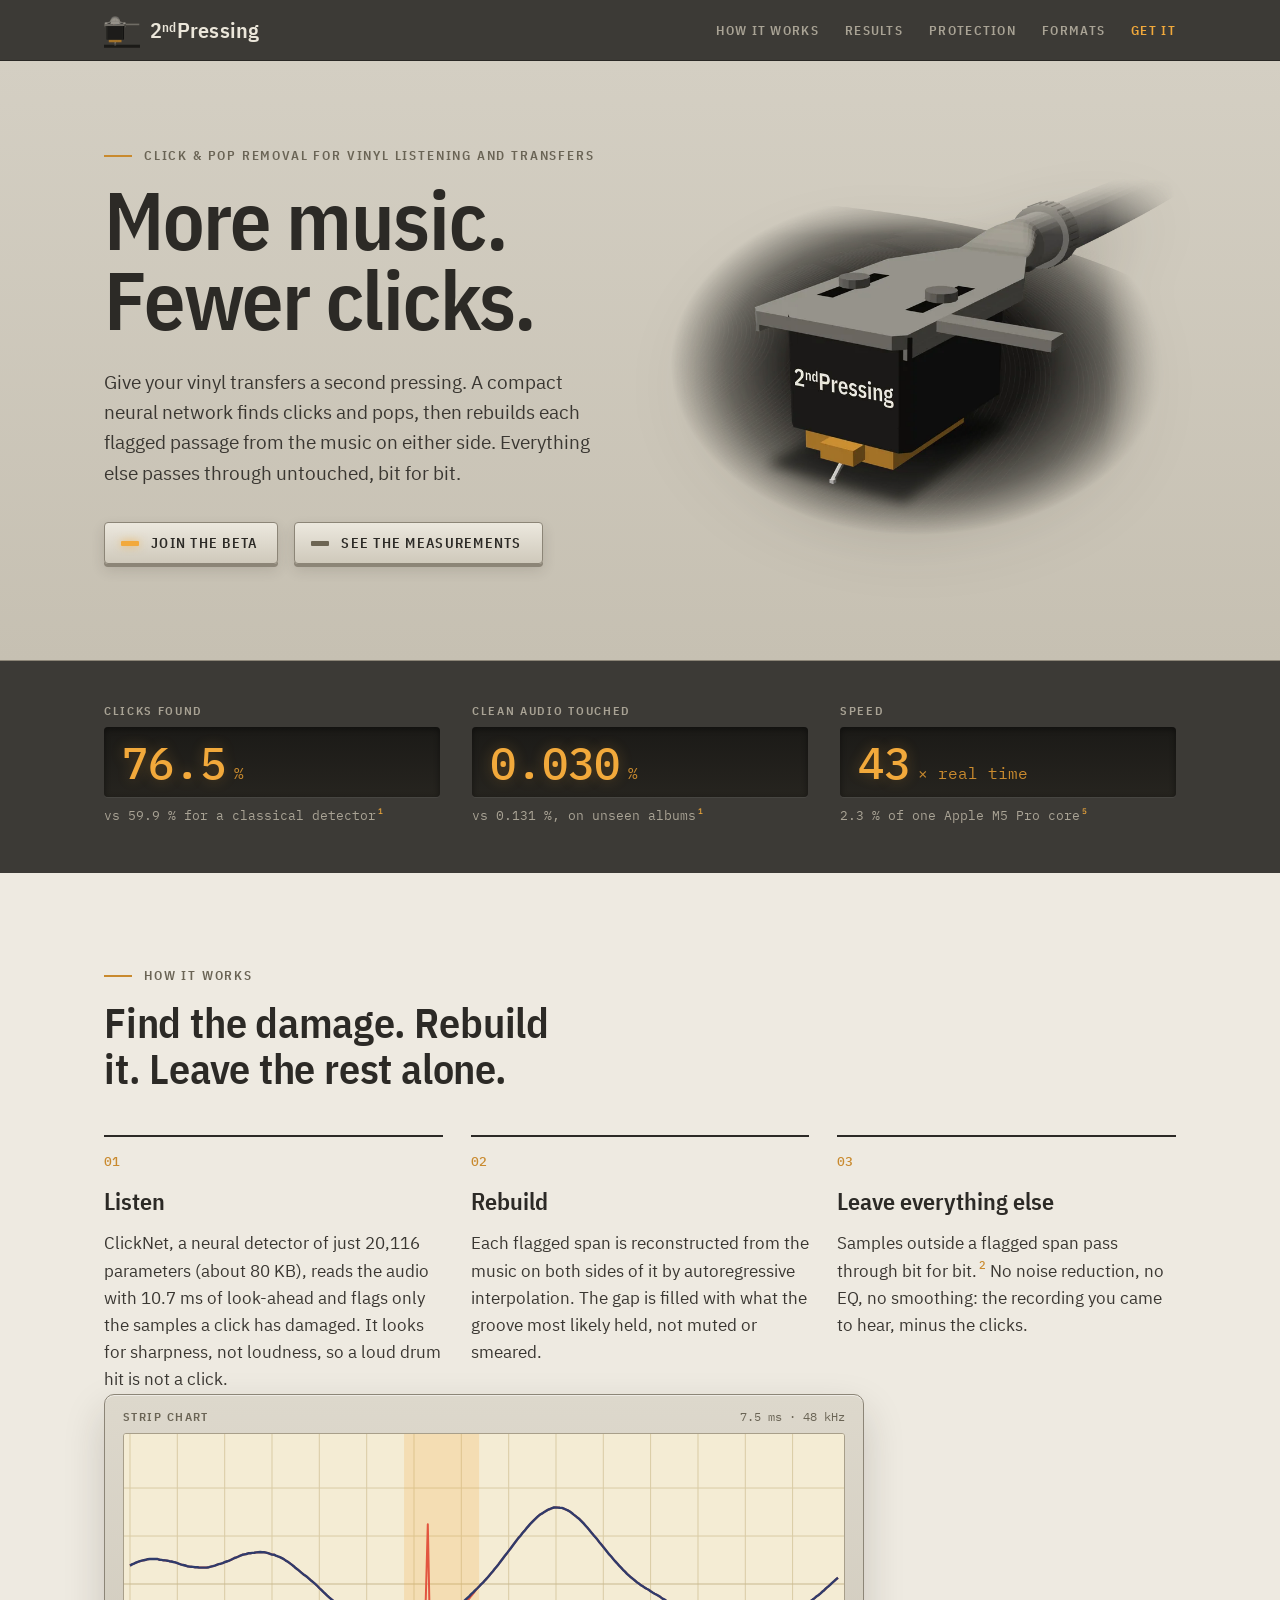
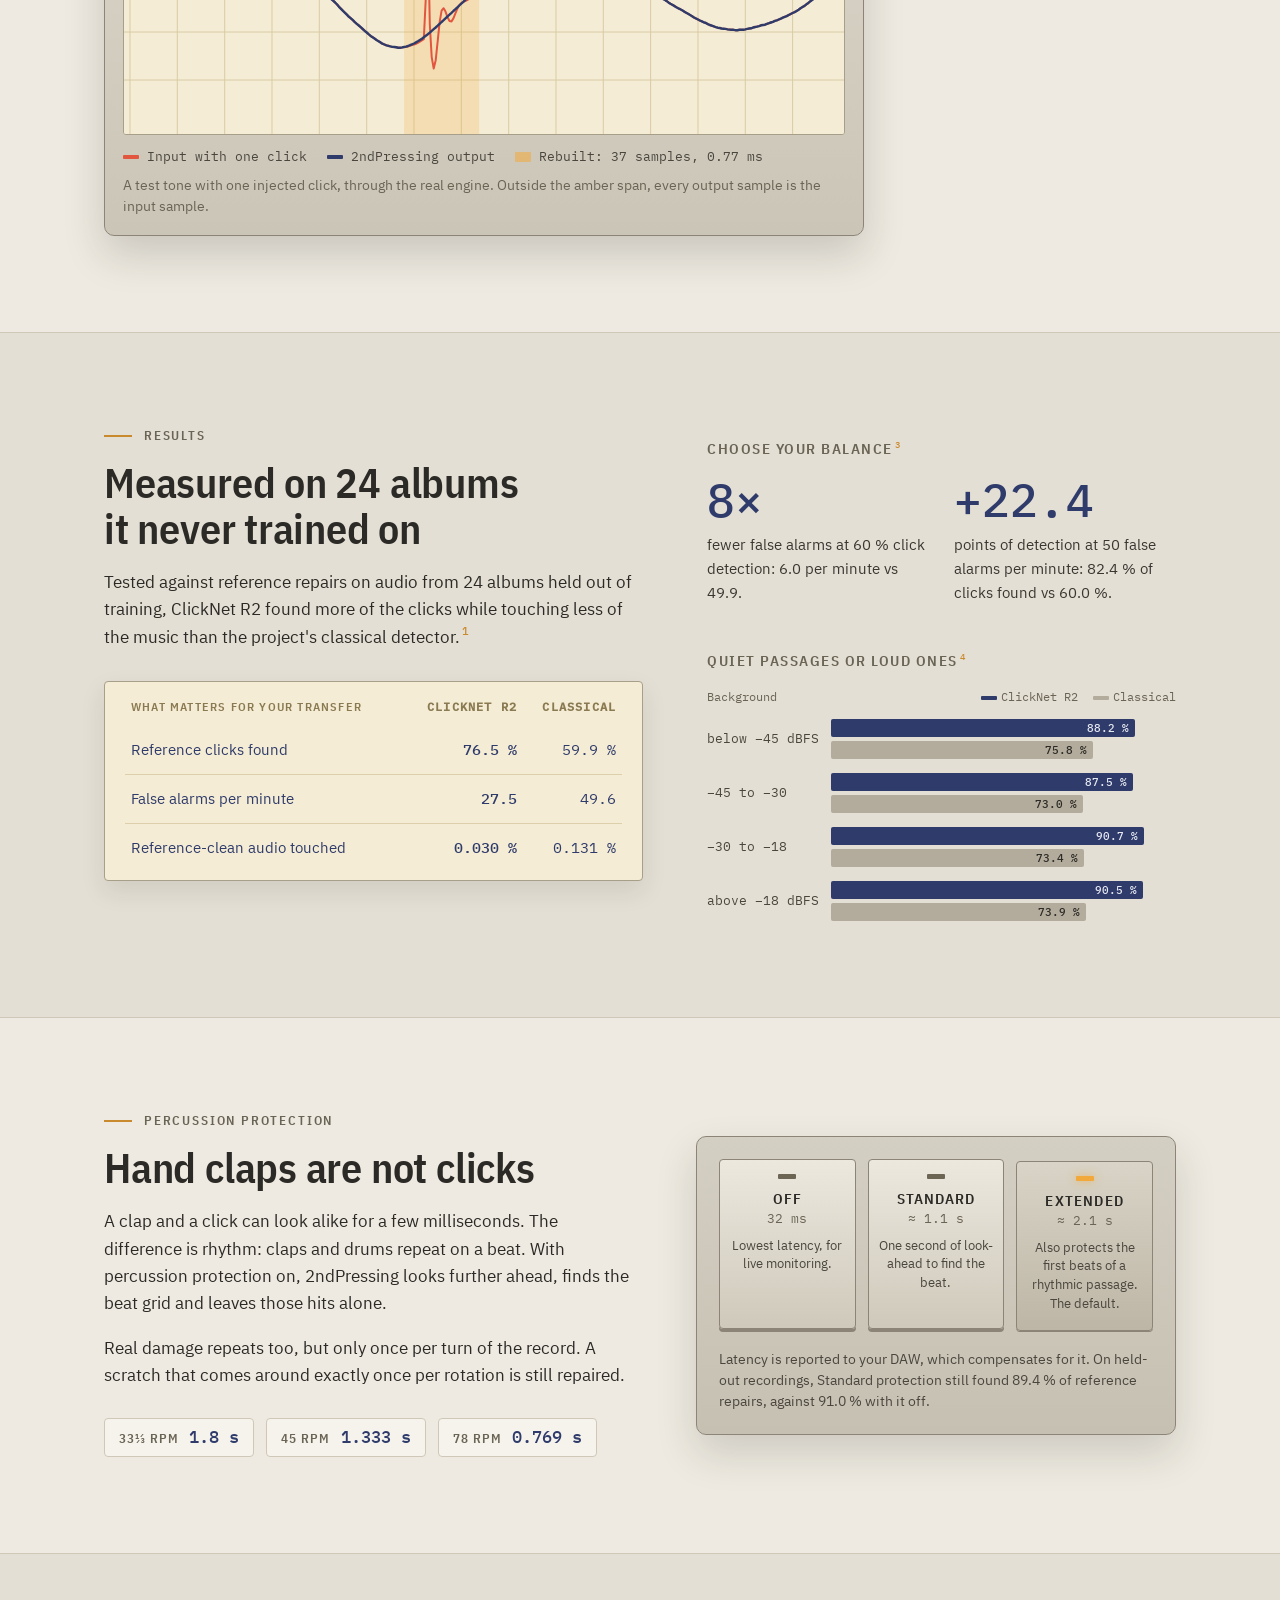
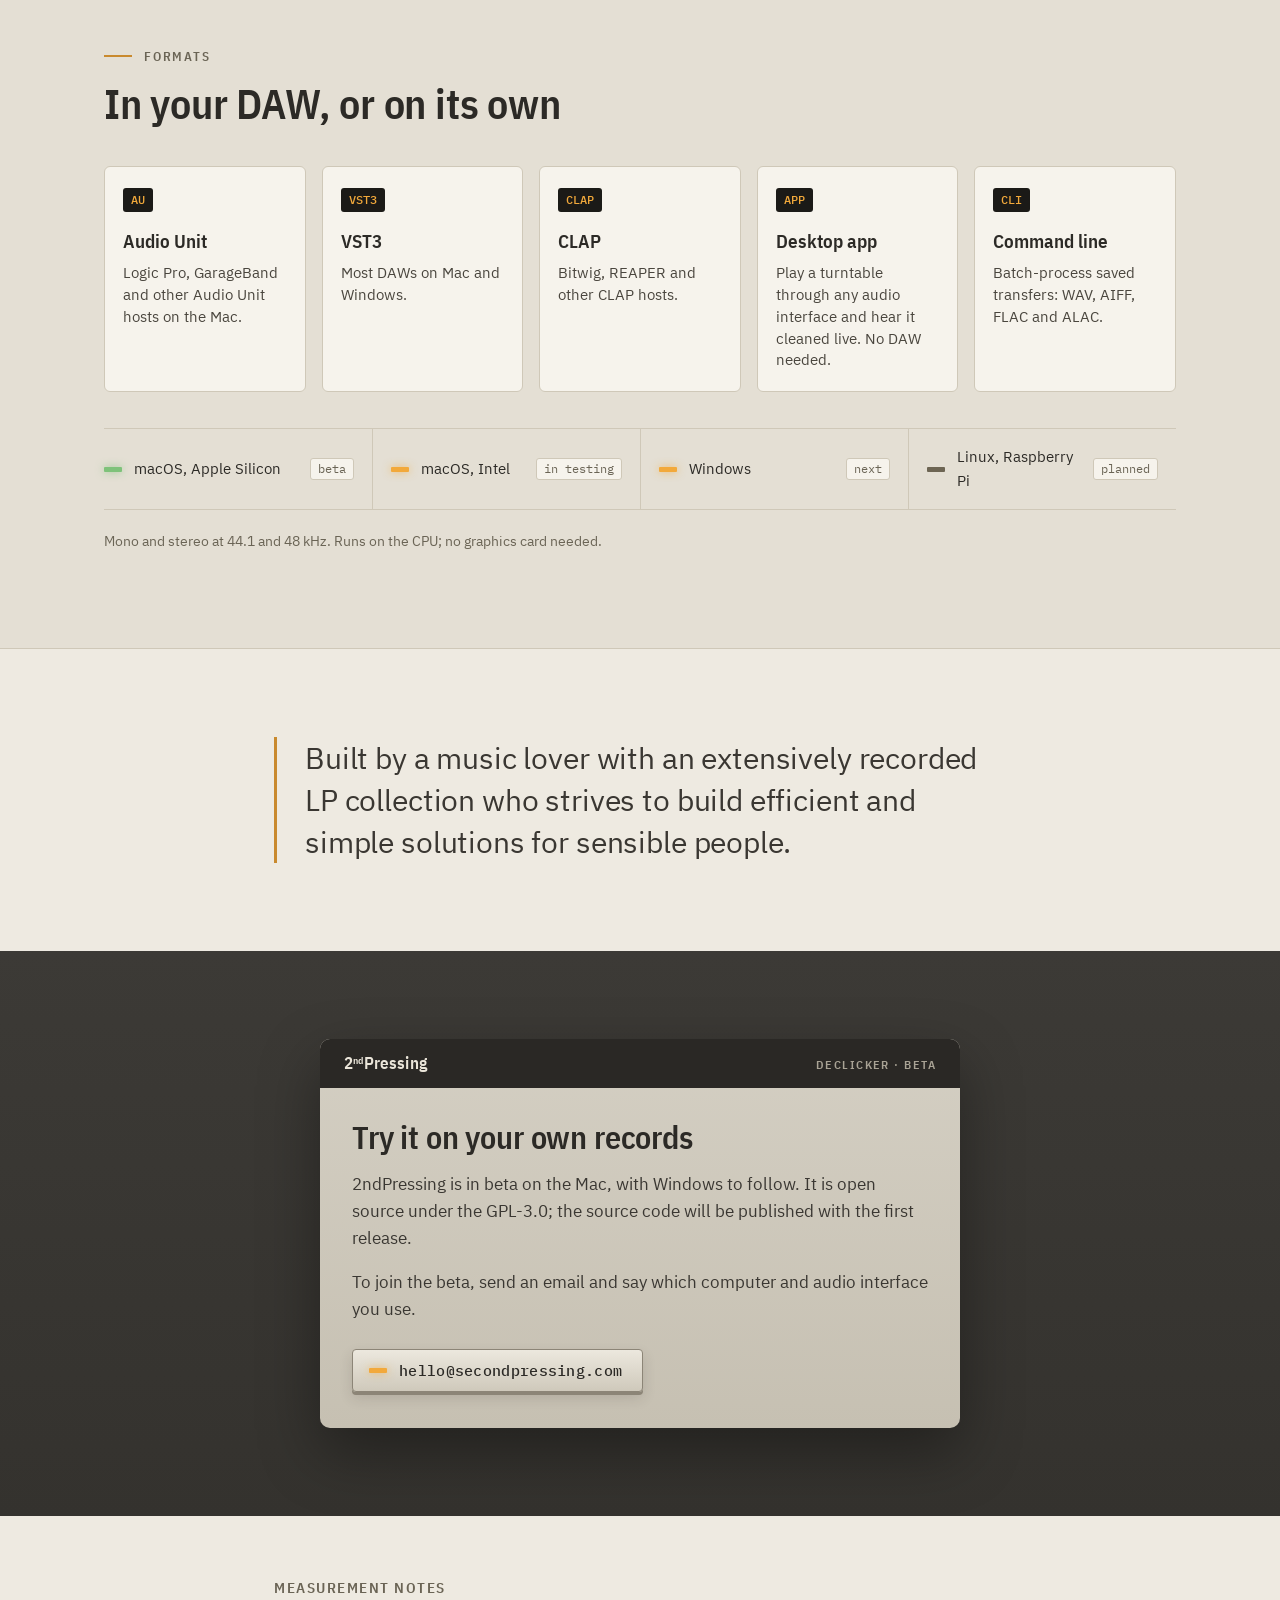
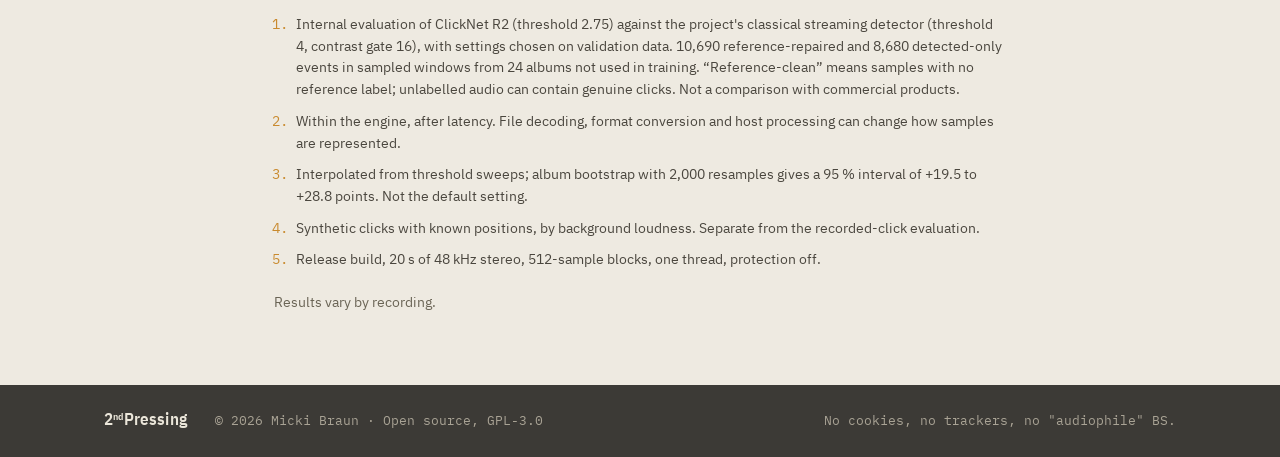
==== website/public/index.html @ 75806410 "2ndPressing logo: cartridge logo in the website, plugin and app Approved design (A1, view V2): black" ====
<!doctype html>
<html lang="en">
    <head>
        <meta charset="utf-8">
        <meta name="viewport" content="width=device-width, initial-scale=1, viewport-fit=cover">
        <title>2ndPressing — vinyl click and pop removal</title>
        <meta name="description" content="2ndPressing finds clicks and pops in your LP transfers with a compact neural network, rebuilds only the damaged samples, and leaves everything else bit for bit. Audio Unit, VST3, CLAP and a desktop app.">
        <link rel="canonical" href="https://secondpressing.com/">
        <meta property="og:type" content="website">
        <meta property="og:url" content="https://secondpressing.com/">
        <meta property="og:title" content="2ndPressing — more music, fewer clicks">
        <meta property="og:description" content="Neural click detection, surgical repair, everything else untouched. For anyone digitizing an LP collection.">
        <meta property="og:image" content="https://secondpressing.com/assets/og.png">
        <meta name="twitter:card" content="summary_large_image">
        <meta name="theme-color" content="#3C3A36">
        <link rel="icon" href="assets/favicon.svg" type="image/svg+xml">
        <link rel="apple-touch-icon" href="assets/apple-touch-icon.png">
        <link rel="preload" href="assets/fonts/IBMPlexSansCondensed-SemiBold.woff2" as="font" type="font/woff2" crossorigin>
        <link rel="preload" href="assets/fonts/IBMPlexSans-Regular.woff2" as="font" type="font/woff2" crossorigin>
        <link rel="stylesheet" href="assets/site.css?v=2">
    </head>
    <body>
        <header class="band top">
            <div class="wrap top-inner">
                <a class="brand" href="/" aria-label="2ndPressing home"><img class="brand-icon" src="assets/header-icon.svg" alt="" width="36" height="36"><span class="wm">2<span class="nd">nd</span>Pressing</span></a>
                <nav aria-label="Sections">
                    <a href="#how">How it works</a>
                    <a href="#results">Results</a>
                    <a href="#protection">Protection</a>
                    <a href="#formats">Formats</a>
                    <a class="nav-cta" href="#get">Get it</a>
                </nav>
            </div>
        </header>
        <main>
            <section class="hero">
                <div class="wrap hero-grid">
                    <div class="hero-copy">
                        <p class="legend">Click &amp; pop removal for vinyl listening and transfers</p>
                        <h1>More music.<br>Fewer clicks.</h1>
                        <p class="lede">Give your vinyl transfers a second pressing. A compact neural network finds clicks and pops, then rebuilds each flagged passage from the music on either side. Everything else passes through untouched, bit for bit.</p>
                        <div class="actions">
                            <a class="key primary" href="#get"><span class="lamp" aria-hidden="true"></span>Join the beta</a>
                            <a class="key" href="#results"><span class="lamp" aria-hidden="true"></span>See the measurements</a>
                        </div>
                    </div>
                    <figure class="hero-art">
                        <img src="assets/cartridge-1600.webp" srcset="assets/cartridge-900.webp 900w, assets/cartridge-1600.webp 1600w" sizes="(max-width: 1000px) 92vw, 560px" width="1600" height="1103" alt="A black 2ndPressing cartridge with an amber stylus on a silver Technics-style headshell, stylus in the groove of a record.">
                    </figure>
                </div>
            </section>
            <section class="band readouts" aria-label="Key measurements">
                <div class="wrap readout-grid">
                    <div class="readout">
                        <p class="r-label">Clicks found</p>
                        <p class="glass"><span class="num">76.5</span><span class="unit">%</span></p>
                        <p class="r-sub">vs 59.9 % for a classical detector<a class="fn" href="#n1">1</a></p>
                    </div>
                    <div class="readout">
                        <p class="r-label">Clean audio touched</p>
                        <p class="glass"><span class="num">0.030</span><span class="unit">%</span></p>
                        <p class="r-sub">vs 0.131 %, on unseen albums<a class="fn" href="#n1">1</a></p>
                    </div>
                    <div class="readout">
                        <p class="r-label">Speed</p>
                        <p class="glass"><span class="num">43</span><span class="unit">× real time</span></p>
                        <p class="r-sub">2.3 % of one Apple M5 Pro core<a class="fn" href="#n5">5</a></p>
                    </div>
                </div>
            </section>
            <section id="how" class="section">
                <div class="wrap">
                    <p class="legend">How it works</p>
                    <h2>Find the damage. Rebuild it. Leave the rest alone.</h2>
                    <div class="steps">
                        <article class="step">
                            <p class="step-no">01</p>
                            <h3>Listen</h3>
                            <p>ClickNet, a neural detector of just 20,116 parameters (about 80 KB), reads the audio with 10.7 ms of look-ahead and flags only the samples a click has damaged. It looks for sharpness, not loudness, so a loud drum hit is not a click.</p>
                        </article>
                        <article class="step">
                            <p class="step-no">02</p>
                            <h3>Rebuild</h3>
                            <p>Each flagged span is reconstructed from the music on both sides of it by autoregressive interpolation. The gap is filled with what the groove most likely held, not muted or smeared.</p>
                        </article>
                        <article class="step">
                            <p class="step-no">03</p>
                            <h3>Leave everything else</h3>
                            <p>Samples outside a flagged span pass through bit for bit.<a class="fn" href="#n2">2</a> No noise reduction, no EQ, no smoothing: the recording you came to hear, minus the clicks.</p>
                        </article>
                    </div>
                    <figure class="chart how-chart">
                        <div class="chart-head">
                            <span>Strip chart</span>
                            <span>7.5 ms · 48 kHz</span>
                        </div>
                        <div class="paper">
                            <img src="assets/repair.svg" width="720" height="300" alt="Waveform: a sharp red click spike in the input; the blue repaired trace runs smoothly through the same span and matches the input everywhere else.">
                        </div>
                        <ul class="chart-key">
                            <li>
                                <span class="sw sw-red"></span>Input with one click
                            </li>
                            <li>
                                <span class="sw sw-ink"></span>2ndPressing output
                            </li>
                            <li>
                                <span class="sw sw-amber"></span>Rebuilt: 37 samples, 0.77 ms
                            </li>
                        </ul>
                        <figcaption>A test tone with one injected click, through the real engine. Outside the amber span, every output sample is the input sample.</figcaption>
                    </figure>
                </div>
            </section>
            <section id="results" class="section alt">
                <div class="wrap results-grid">
                    <div>
                        <p class="legend">Results</p>
                        <h2>Measured on 24 albums it never trained on</h2>
                        <p class="body">Tested against reference repairs on audio from 24 albums held out of training, ClickNet R2 found more of the clicks while touching less of the music than the project's classical detector.<a class="fn" href="#n1">1</a></p>
                        <div class="sheet" role="region" aria-label="Test results" tabindex="0">
                            <table>
                                <thead>
                                    <tr>
                                        <th scope="col">What matters for your transfer</th>
                                        <th scope="col">ClickNet R2</th>
                                        <th scope="col">Classical</th>
                                    </tr>
                                </thead>
                                <tbody>
                                    <tr>
                                        <th scope="row">Reference clicks found</th>
                                        <td><strong>76.5 %</strong></td>
                                        <td>59.9 %</td>
                                    </tr>
                                    <tr>
                                        <th scope="row">False alarms per minute</th>
                                        <td><strong>27.5</strong></td>
                                        <td>49.6</td>
                                    </tr>
                                    <tr>
                                        <th scope="row">Reference-clean audio touched</th>
                                        <td><strong>0.030 %</strong></td>
                                        <td>0.131 %</td>
                                    </tr>
                                </tbody>
                            </table>
                        </div>
                    </div>
                    <div class="results-side">
                        <h3 class="h-small">Choose your balance<a class="fn" href="#n3">3</a></h3>
                        <div class="balance">
                            <div>
                                <p class="big">8×</p>
                                <p>fewer false alarms at 60 % click detection: 6.0 per minute vs 49.9.</p>
                            </div>
                            <div>
                                <p class="big">+22.4</p>
                                <p>points of detection at 50 false alarms per minute: 82.4 % of clicks found vs 60.0 %.</p>
                            </div>
                        </div>
                        <h3 class="h-small">Quiet passages or loud ones<a class="fn" href="#n4">4</a></h3>
                        <div class="bars" role="table" aria-label="Click detection by background loudness">
                            <div class="bars-head" role="row">
                                <span role="columnheader">Background</span>
                                <span role="columnheader"><span class="sw sw-ink"></span>ClickNet R2 <span class="sw sw-grey"></span>Classical</span>
                            </div>
                            <div class="bar-row" role="row">
                                <span class="bar-label" role="rowheader">below −45 dBFS</span>
                                <span class="bar-pair" role="cell"><span class="bar ink w882">88.2 %</span><span class="bar grey w758">75.8 %</span></span>
                            </div>
                            <div class="bar-row" role="row">
                                <span class="bar-label" role="rowheader">−45 to −30</span>
                                <span class="bar-pair" role="cell"><span class="bar ink w875">87.5 %</span><span class="bar grey w730">73.0 %</span></span>
                            </div>
                            <div class="bar-row" role="row">
                                <span class="bar-label" role="rowheader">−30 to −18</span>
                                <span class="bar-pair" role="cell"><span class="bar ink w907">90.7 %</span><span class="bar grey w734">73.4 %</span></span>
                            </div>
                            <div class="bar-row" role="row">
                                <span class="bar-label" role="rowheader">above −18 dBFS</span>
                                <span class="bar-pair" role="cell"><span class="bar ink w905">90.5 %</span><span class="bar grey w739">73.9 %</span></span>
                            </div>
                        </div>
                    </div>
                </div>
            </section>
            <section id="protection" class="section">
                <div class="wrap protect-grid">
                    <div>
                        <p class="legend">Percussion protection</p>
                        <h2>Hand claps are not clicks</h2>
                        <p class="body">A clap and a click can look alike for a few milliseconds. The difference is rhythm: claps and drums repeat on a beat. With percussion protection on, 2ndPressing looks further ahead, finds the beat grid and leaves those hits alone.</p>
                        <p class="body">Real damage repeats too, but only once per turn of the record. A scratch that comes around exactly once per rotation is still repaired.</p>
                        <ul class="rpm" aria-label="Rotation periods still repaired">
                            <li>
                                <span class="rpm-speed">33⅓ rpm</span>
                                <span class="rpm-period">1.8 s</span>
                            </li>
                            <li>
                                <span class="rpm-speed">45 rpm</span>
                                <span class="rpm-period">1.333 s</span>
                            </li>
                            <li>
                                <span class="rpm-speed">78 rpm</span>
                                <span class="rpm-period">0.769 s</span>
                            </li>
                        </ul>
                    </div>
                    <div class="modes" aria-label="Protection modes">
                        <div class="mode">
                            <span class="lamp" aria-hidden="true"></span>
                            <span class="mode-name">Off</span>
                            <span class="mode-lat">32 ms</span>
                            <p>Lowest latency, for live monitoring.</p>
                        </div>
                        <div class="mode">
                            <span class="lamp" aria-hidden="true"></span>
                            <span class="mode-name">Standard</span>
                            <span class="mode-lat">≈ 1.1 s</span>
                            <p>One second of look-ahead to find the beat.</p>
                        </div>
                        <div class="mode on">
                            <span class="lamp" aria-hidden="true"></span>
                            <span class="mode-name">Extended</span>
                            <span class="mode-lat">≈ 2.1 s</span>
                            <p>Also protects the first beats of a rhythmic passage. The default.</p>
                        </div>
                        <p class="modes-note">Latency is reported to your DAW, which compensates for it. On held-out recordings, Standard protection still found 89.4 % of reference repairs, against 91.0 % with it off.</p>
                    </div>
                </div>
            </section>
            <section id="formats" class="section alt">
                <div class="wrap">
                    <p class="legend">Formats</p>
                    <h2>In your DAW, or on its own</h2>
                    <div class="formats">
                        <div class="format">
                            <span class="tag">AU</span>
                            <h3>Audio Unit</h3>
                            <p>Logic Pro, GarageBand and other Audio Unit hosts on the Mac.</p>
                        </div>
                        <div class="format">
                            <span class="tag">VST3</span>
                            <h3>VST3</h3>
                            <p>Most DAWs on Mac and Windows.</p>
                        </div>
                        <div class="format">
                            <span class="tag">CLAP</span>
                            <h3>CLAP</h3>
                            <p>Bitwig, REAPER and other CLAP hosts.</p>
                        </div>
                        <div class="format">
                            <span class="tag">APP</span>
                            <h3>Desktop app</h3>
                            <p>Play a turntable through any audio interface and hear it cleaned live. No DAW needed.</p>
                        </div>
                        <div class="format">
                            <span class="tag">CLI</span>
                            <h3>Command line</h3>
                            <p>Batch-process saved transfers: WAV, AIFF, FLAC and ALAC.</p>
                        </div>
                    </div>
                    <div class="platforms" role="table" aria-label="Platform status">
                        <div class="plat" role="row">
                            <span class="lamp on-green" aria-hidden="true"></span>
                            <span role="cell">macOS, Apple Silicon</span>
                            <span class="plat-st" role="cell">beta</span>
                        </div>
                        <div class="plat" role="row">
                            <span class="lamp on-amber" aria-hidden="true"></span>
                            <span role="cell">macOS, Intel</span>
                            <span class="plat-st" role="cell">in testing</span>
                        </div>
                        <div class="plat" role="row">
                            <span class="lamp on-amber" aria-hidden="true"></span>
                            <span role="cell">Windows</span>
                            <span class="plat-st" role="cell">next</span>
                        </div>
                        <div class="plat" role="row">
                            <span class="lamp" aria-hidden="true"></span>
                            <span role="cell">Linux, Raspberry Pi</span>
                            <span class="plat-st" role="cell">planned</span>
                        </div>
                    </div>
                    <p class="small">Mono and stereo at 44.1 and 48 kHz. Runs on the CPU; no graphics card needed.</p>
                </div>
            </section>
            <section class="section maker">
                <div class="wrap narrow">
                    <blockquote>
                        <p>Built by a music lover with an extensively recorded LP collection who strives to build efficient and simple solutions for sensible people.</p>
                    </blockquote>
                </div>
            </section>
            <section id="get" class="band get">
                <div class="wrap get-inner">
                    <div class="get-card">
                        <div class="get-head">
                            <span class="brand compact">2<span class="nd">nd</span>Pressing</span>
                            <span class="get-dim">Declicker · beta</span>
                        </div>
                        <div class="get-body">
                            <h2>Try it on your own records</h2>
                            <p>2ndPressing is in beta on the Mac, with Windows to follow. It is open source under the GPL-3.0; the source code will be published with the first release.</p>
                            <p>To join the beta, send an email and say which computer and audio interface you use.</p>
                            <a class="key primary" href="mailto:hello@secondpressing.com?subject=2ndPressing%20beta"><span class="lamp" aria-hidden="true"></span>hello@secondpressing.com</a>
                        </div>
                    </div>
                </div>
            </section>
            <section class="section notes" aria-labelledby="notes-h">
                <div class="wrap narrow">
                    <h2 id="notes-h" class="h-small">Measurement notes</h2>
                    <ol>
                        <li id="n1">Internal evaluation of ClickNet R2 (threshold 2.75) against the project's classical streaming detector (threshold 4, contrast gate 16), with settings chosen on validation data. 10,690 reference-repaired and 8,680 detected-only events in sampled windows from 24 albums not used in training. “Reference-clean” means samples with no reference label; unlabelled audio can contain genuine clicks. Not a comparison with commercial products.</li>
                        <li id="n2">Within the engine, after latency. File decoding, format conversion and host processing can change how samples are represented.</li>
                        <li id="n3">Interpolated from threshold sweeps; album bootstrap with 2,000 resamples gives a 95 % interval of +19.5 to +28.8 points. Not the default setting.</li>
                        <li id="n4">Synthetic clicks with known positions, by background loudness. Separate from the recorded-click evaluation.</li>
                        <li id="n5">Release build, 20 s of 48 kHz stereo, 512-sample blocks, one thread, protection off.</li>
                    </ol>
                    <p class="small">Results vary by recording.</p>
                </div>
            </section>
        </main>
        <footer class="band foot">
            <div class="wrap foot-inner">
                <span class="brand compact">2<span class="nd">nd</span>Pressing</span>
                <span>© 2026 Micki Braun · Open source, GPL-3.0</span>
                <span>No cookies, no trackers, no "audiophile" BS.</span>
            </div>
        </footer>
    </body>
</html>
---- website/public/assets/site.css ----
/* 2ndPressing — site styles. Palette and type follow the plugin's
   "Instrument" faceplate: warm grey panel, amber readouts on dark glass,
   chart paper with blue ink, IBM Plex (SIL OFL 1.1, assets/fonts). */

@font-face { font-family: "Plex Cond"; src: url("fonts/IBMPlexSansCondensed-SemiBold.woff2") format("woff2"); font-weight: 600; font-display: swap; }
@font-face { font-family: "Plex Sans"; src: url("fonts/IBMPlexSans-Regular.woff2") format("woff2"); font-weight: 400; font-display: swap; }
@font-face { font-family: "Plex Sans"; src: url("fonts/IBMPlexSans-SemiBold.woff2") format("woff2"); font-weight: 600; font-display: swap; }
@font-face { font-family: "Plex Mono"; src: url("fonts/IBMPlexMono-Regular.woff2") format("woff2"); font-weight: 400; font-display: swap; }
@font-face { font-family: "Plex Mono"; src: url("fonts/IBMPlexMono-Medium.woff2") format("woff2"); font-weight: 500; font-display: swap; }

:root {
  --page: #EEEAE1;
  --page-alt: #E4DFD4;
  --panel: #D4CFC3;
  --panel-2: #C6C0B2;
  --band: #3C3A36;
  --band-2: #34322E;
  --band-text: #EBE6DA;
  --band-dim: #A9A395;
  --text: #2C2A26;
  --muted: #6A6455;
  --rule: #CFC8B8;
  --glass: #1B1A17;
  --glass-2: #26241F;
  --amber: #F2A93B;
  --amber-dim: #C98A2E;
  --paper: #F4ECD4;
  --paper-edge: #A89F8A;
  --ink: #2F3B6B;
  --red: #E2553F;
  --green: #7EC27A;
  --key-top: #ECE8DE;
  --key-bot: #CFC9BB;
  --key-on-top: #D9D4C7;
  --key-edge: #8C8577;
  --lamp-off: #6D6553;
  --bar-grey: #B3AC9C;

  --cond: "Plex Cond", "IBM Plex Sans Condensed", "Arial Narrow", system-ui, sans-serif;
  --sans: "Plex Sans", "IBM Plex Sans", system-ui, -apple-system, "Segoe UI", sans-serif;
  --mono: "Plex Mono", "IBM Plex Mono", ui-monospace, "SF Mono", Menlo, Consolas, monospace;
  color-scheme: light;
}

*, *::before, *::after { box-sizing: border-box; }
html { scroll-behavior: smooth; -webkit-text-size-adjust: 100%; }
body {
  margin: 0;
  background: var(--page);
  color: var(--text);
  font: 400 17px/1.6 var(--sans);
  -webkit-font-smoothing: antialiased;
}
img { max-width: 100%; height: auto; display: block; }
a { color: var(--ink); text-underline-offset: 3px; }
p { margin: 0; }
h1, h2, h3 { margin: 0; font-family: var(--cond); font-weight: 600; text-wrap: balance; }
section[id] { scroll-margin-top: 64px; }
:focus-visible { outline: 2px solid var(--amber-dim); outline-offset: 3px; }

.wrap {
  max-width: 1120px;
  margin: 0 auto;
  padding-left: max(24px, env(safe-area-inset-left, 0px));
  padding-right: max(24px, env(safe-area-inset-right, 0px));
}
.narrow { max-width: 780px; }

/* ---- Brand: "nd" as a moderate superscript ---- */
.brand {
  font-family: var(--cond);
  font-weight: 600;
  font-size: 22px;
  letter-spacing: .01em;
  color: var(--band-text);
  text-decoration: none;
  white-space: nowrap;
  line-height: 1;
}
.brand .nd { font-size: .6em; vertical-align: .45em; line-height: 0; }
a.brand { display: inline-flex; align-items: center; gap: 10px; }
.brand-icon { width: 36px; height: 36px; flex: none; }
.brand.compact { font-size: 17px; }

/* ---- Bands (dark strips, like the faceplate's header) ---- */
.band { background: var(--band); color: var(--band-text); }

.top { position: sticky; top: 0; z-index: 10; border-bottom: 1px solid #2A2825; }
.top-inner { display: flex; align-items: center; justify-content: space-between; gap: 24px; min-height: 60px; }
.top nav { display: flex; align-items: center; gap: 26px; }
.top nav a {
  color: var(--band-dim);
  text-decoration: none;
  font: 600 13px/1 var(--cond);
  letter-spacing: .1em;
  text-transform: uppercase;
}
.top nav a:hover { color: var(--band-text); }
.top nav .nav-cta { color: var(--amber); }

/* ---- Legends and headings ---- */
.legend {
  font: 600 13px/1 var(--cond);
  letter-spacing: .14em;
  text-transform: uppercase;
  color: var(--muted);
  display: flex;
  align-items: center;
  gap: 12px;
  margin-bottom: 18px;
}
.legend::before { content: ""; width: 28px; height: 2px; background: var(--amber-dim); }
h2 { font-size: clamp(30px, 3.6vw, 42px); line-height: 1.08; letter-spacing: -.005em; max-width: 22ch; }
.h-small { font-size: 15px; letter-spacing: .1em; text-transform: uppercase; color: var(--muted); }
.body { max-width: 60ch; margin-top: 18px; }
.small { font-size: 14px; color: var(--muted); margin-top: 20px; }
.fn {
  font: 500 .62em/0 var(--mono);
  vertical-align: .7em;
  margin-left: 2px;
  color: var(--amber-dim);
  text-decoration: none;
}

/* ---- Keys (latching buttons with a lamp) ---- */
.key {
  display: inline-flex;
  align-items: center;
  gap: 12px;
  padding: 13px 20px 13px 16px;
  font: 600 14px/1 var(--cond);
  letter-spacing: .09em;
  text-transform: uppercase;
  color: var(--text);
  text-decoration: none;
  background: linear-gradient(var(--key-top), var(--key-bot));
  border: 1px solid var(--key-edge);
  border-radius: 4px;
  box-shadow: 0 3px 0 var(--key-edge), 0 6px 14px rgba(40, 36, 30, .14);
  transition: transform .06s, box-shadow .06s;
}
.key:hover { background: linear-gradient(#F3F0E8, var(--key-bot)); }
.key:active { transform: translateY(2px); box-shadow: 0 1px 0 var(--key-edge), 0 2px 6px rgba(40, 36, 30, .14); }
.lamp {
  display: inline-block;
  flex: none;
  width: 18px;
  height: 5px;
  border-radius: 1px;
  background: var(--lamp-off);
}
.key.primary .lamp, .mode.on .lamp, .lamp.on-amber { background: var(--amber); box-shadow: 0 0 8px rgba(242, 169, 59, .7); }
.lamp.on-green { background: var(--green); box-shadow: 0 0 8px rgba(126, 194, 122, .7); }

/* ---- Hero ---- */
.hero {
  background: linear-gradient(var(--panel), var(--panel-2));
  border-bottom: 1px solid var(--key-edge);
  padding-block: 88px 96px;
}
.hero-grid { display: grid; grid-template-columns: 1fr 1.05fr; gap: 64px; align-items: center; }
.hero-grid > * { min-width: 0; }
h1 { font-size: clamp(46px, 6.4vw, 82px); line-height: .98; letter-spacing: -.015em; }
.lede { font-size: 19px; max-width: 46ch; margin-top: 26px; color: #3A3732; }
.actions { display: flex; flex-wrap: wrap; gap: 16px; margin-top: 34px; }

/* Hero: the 3D logo. */
.hero-art { margin: 0; }
.hero-art img { width: 100%; height: auto; display: block; filter: drop-shadow(0 22px 30px rgba(40, 36, 30, .22)); }

/* Strip chart, in "How it works". */
.how-chart { margin-top: 48px; max-width: 760px; }

.chart {
  margin: 0;
  background: linear-gradient(#DDD8CC, #CBC5B7);
  border: 1px solid var(--key-edge);
  border-radius: 10px;
  padding: 16px 18px 18px;
  box-shadow: 0 1px 0 rgba(255, 255, 255, .5) inset, 0 18px 40px rgba(40, 36, 30, .18);
}
.chart-head {
  display: flex;
  justify-content: space-between;
  font: 600 12px/1 var(--cond);
  letter-spacing: .12em;
  text-transform: uppercase;
  color: var(--muted);
  margin-bottom: 10px;
}
.chart-head span:last-child { font: 400 12px/1 var(--mono); letter-spacing: 0; text-transform: none; }
.paper { border: 1px solid var(--paper-edge); border-radius: 3px; overflow: hidden; background: var(--paper); }
.chart-key {
  display: flex;
  flex-wrap: wrap;
  gap: 8px 20px;
  list-style: none;
  padding: 0;
  margin: 14px 0 0;
  font: 400 13px/1.3 var(--mono);
  color: #4A463E;
}
.chart-key li { display: flex; align-items: center; gap: 8px; }
.sw { display: inline-block; width: 16px; height: 4px; border-radius: 1px; flex: none; }
.sw-red { background: var(--red); }
.sw-ink { background: var(--ink); }
.sw-amber { background: rgba(242, 169, 59, .55); height: 10px; }
.sw-grey { background: var(--bar-grey); }
.chart figcaption { font-size: 14px; color: var(--muted); margin-top: 10px; line-height: 1.5; }

/* ---- Readouts ---- */
.readouts { padding-block: 44px 48px; }
.readout-grid { display: grid; grid-template-columns: repeat(3, 1fr); gap: 32px; }
.r-label { font: 600 12px/1 var(--cond); letter-spacing: .14em; text-transform: uppercase; color: var(--band-dim); margin-bottom: 10px; }
.glass {
  background: linear-gradient(var(--glass), var(--glass-2));
  border-radius: 4px;
  box-shadow: 0 2px 6px rgba(0, 0, 0, .45) inset, 0 1px 0 rgba(255, 255, 255, .06);
  padding: 14px 18px 12px;
  display: flex;
  align-items: baseline;
  gap: 8px;
}
.glass .num { font: 500 44px/1 var(--mono); color: var(--amber); text-shadow: 0 0 14px rgba(242, 169, 59, .28); }
.glass .unit { font: 400 16px/1 var(--mono); color: var(--amber-dim); }
.r-sub { font: 400 13px/1.4 var(--mono); color: var(--band-dim); margin-top: 10px; }
.readouts .fn { color: var(--amber); }

/* ---- Sections ---- */
.section { padding-block: 96px; }
.section.alt { background: var(--page-alt); border-block: 1px solid var(--rule); }

.steps { display: grid; grid-template-columns: repeat(3, 1fr); gap: 28px; margin-top: 44px; }
.step { border-top: 2px solid var(--text); padding-top: 18px; }
.step-no { font: 500 13px/1 var(--mono); color: var(--amber-dim); margin-bottom: 14px; }
.step h3 { font-size: 24px; margin-bottom: 10px; }
.step p:last-child { color: #3A3732; }

/* Results */
.results-grid { display: grid; grid-template-columns: 1.15fr 1fr; gap: 64px; align-items: start; }
.results-grid > * { min-width: 0; }
.sheet {
  margin-top: 30px;
  background: var(--paper);
  border: 1px solid var(--paper-edge);
  border-radius: 4px;
  padding: 6px 20px 8px;
  overflow-x: auto;
  box-shadow: 0 10px 24px rgba(40, 36, 30, .10);
}
.sheet table { width: 100%; border-collapse: collapse; font-size: 15px; color: var(--ink); min-width: 420px; }
.sheet th, .sheet td { padding: 12px 6px; border-bottom: 1px solid #DCCFA9; text-align: left; }
.sheet tr:last-child th, .sheet tr:last-child td { border-bottom: 0; }
.sheet thead th { font: 600 12px/1.2 var(--cond); letter-spacing: .1em; text-transform: uppercase; color: #8A7A52; border-bottom: 1.5px solid #C9B98F; }
.sheet td, .sheet thead th:not(:first-child) { text-align: right; font-family: var(--mono); white-space: nowrap; }
.sheet tbody th { font-weight: 400; }
.sheet td strong { font-weight: 500; }

.results-side { padding-top: 8px; }
.balance { display: grid; grid-template-columns: 1fr 1fr; gap: 24px; margin: 16px 0 44px; }
.big { font: 500 46px/1 var(--mono); color: var(--ink); margin-bottom: 10px; }
.balance p:last-child { font-size: 15px; color: #3A3732; }

.bars { margin-top: 16px; display: grid; gap: 14px; }
.bars-head { display: flex; justify-content: space-between; gap: 12px; font: 400 12px/1.3 var(--mono); color: var(--muted); }
.bars-head .sw { margin-left: 8px; margin-right: 4px; vertical-align: middle; }
.bar-row { display: grid; grid-template-columns: 112px 1fr; gap: 12px; align-items: center; }
.bar-label { font: 400 13px/1.3 var(--mono); color: #4A463E; }
.bar-pair { display: grid; gap: 4px; }
.bar {
  display: block;
  height: 18px;
  border-radius: 2px;
  font: 500 11px/18px var(--mono);
  text-align: right;
  padding-right: 6px;
  white-space: nowrap;
}
.bar.ink { background: var(--ink); color: #E8EAF2; }
.bar.grey { background: var(--bar-grey); color: #2C2A26; }
.w882 { width: 88.2%; } .w875 { width: 87.5%; } .w907 { width: 90.7%; } .w905 { width: 90.5%; }
.w758 { width: 75.8%; } .w730 { width: 73.0%; } .w734 { width: 73.4%; } .w739 { width: 73.9%; }

/* Protection */
.protect-grid { display: grid; grid-template-columns: 1.1fr 1fr; gap: 64px; align-items: center; }
.protect-grid > * { min-width: 0; }
.rpm { list-style: none; padding: 0; margin: 28px 0 0; display: flex; flex-wrap: wrap; gap: 12px; }
.rpm li {
  display: flex;
  align-items: baseline;
  gap: 10px;
  padding: 10px 14px;
  border: 1px solid var(--rule);
  border-radius: 4px;
  background: #F6F3EC;
}
.rpm-speed { font: 600 13px/1 var(--cond); letter-spacing: .08em; text-transform: uppercase; color: var(--muted); }
.rpm-period { font: 500 17px/1 var(--mono); color: var(--ink); }

.modes {
  background: linear-gradient(var(--panel), var(--panel-2));
  border: 1px solid var(--key-edge);
  border-radius: 10px;
  padding: 22px;
  display: grid;
  grid-template-columns: repeat(3, 1fr);
  gap: 12px;
  box-shadow: 0 18px 40px rgba(40, 36, 30, .16);
}
.mode {
  display: flex;
  flex-direction: column;
  align-items: center;
  text-align: center;
  gap: 6px;
  padding: 14px 10px 16px;
  background: linear-gradient(var(--key-top), var(--key-bot));
  border: 1px solid var(--key-edge);
  border-radius: 4px;
  box-shadow: 0 3px 0 var(--key-edge);
}
.mode.on { background: linear-gradient(var(--key-on-top), #BDB6A6); box-shadow: 0 1px 0 var(--key-edge); transform: translateY(2px); }
.mode .lamp { margin-bottom: 6px; }
.mode-name { font: 600 15px/1 var(--cond); letter-spacing: .08em; text-transform: uppercase; }
.mode-lat { font: 400 13px/1 var(--mono); color: var(--muted); }
.mode p { font-size: 13px; line-height: 1.45; color: #4A463E; margin-top: 6px; }
.modes-note { grid-column: 1 / -1; font-size: 14px; color: #4A463E; margin-top: 8px; line-height: 1.5; }

/* Formats */
.formats { display: grid; grid-template-columns: repeat(5, 1fr); gap: 16px; margin-top: 40px; }
.format { background: #F6F3EC; border: 1px solid var(--rule); border-radius: 6px; padding: 18px 18px 20px; }
.format .tag {
  display: inline-block;
  font: 500 12px/1 var(--mono);
  color: var(--amber);
  background: var(--glass);
  border-radius: 3px;
  padding: 6px 8px;
  margin-bottom: 14px;
}
.format h3 { font-size: 19px; margin-bottom: 6px; }
.format p { font-size: 14.5px; line-height: 1.5; color: #4A463E; }
.platforms { margin-top: 36px; display: grid; grid-template-columns: repeat(4, 1fr); border-block: 1px solid var(--rule); }
.plat { display: flex; align-items: center; gap: 12px; padding: 16px 18px; font-size: 15px; border-left: 1px solid var(--rule); min-width: 0; }
.plat:first-child { border-left: 0; padding-left: 0; }
.plat-st { margin-left: auto; font: 400 12px/1 var(--mono); color: var(--muted); background: #F6F3EC; border: 1px solid var(--rule); border-radius: 3px; padding: 4px 7px; white-space: nowrap; }

/* Maker's note */
.maker { padding-block: 88px; }
.maker blockquote { margin: 0; border-left: 3px solid var(--amber-dim); padding-left: 28px; }
.maker blockquote p { font: 400 clamp(22px, 2.6vw, 30px)/1.4 var(--sans); color: #3A3732; letter-spacing: -.005em; }

/* Get it */
.get { padding-block: 88px; background: linear-gradient(var(--band), var(--band-2)); }
.get-inner { display: flex; justify-content: center; }
.get-card {
  width: 100%;
  max-width: 640px;
  background: linear-gradient(var(--panel), var(--panel-2));
  border-radius: 10px;
  overflow: hidden;
  color: var(--text);
  box-shadow: 0 24px 60px rgba(0, 0, 0, .35);
}
.get-head { background: #2A2825; display: flex; justify-content: space-between; align-items: baseline; padding: 16px 24px; }
.get-dim { font: 600 12px/1 var(--cond); letter-spacing: .12em; text-transform: uppercase; color: var(--band-dim); }
.get-body { padding: 32px 32px 36px; display: grid; gap: 16px; justify-items: start; }
.get-body h2 { font-size: 32px; }
.get-body p { color: #3A3732; }
.get-body .key { margin-top: 10px; text-transform: none; letter-spacing: .02em; font: 500 15px/1 var(--mono); }

/* Notes */
.notes { padding-block: 64px 72px; }
.notes ol { margin: 18px 0 0; padding-left: 22px; display: grid; gap: 10px; font-size: 14px; line-height: 1.55; color: #4A463E; }
.notes li::marker { font-family: var(--mono); color: var(--amber-dim); }
.notes li:target { background: #F6EBCF; outline: 6px solid #F6EBCF; }

/* Footer */
.foot { padding-block: 26px calc(26px + env(safe-area-inset-bottom, 0px)); font: 400 13px/1.4 var(--mono); color: var(--band-dim); }
.foot-inner { display: flex; flex-wrap: wrap; gap: 12px 28px; align-items: baseline; }
.foot-inner > span:last-child { margin-left: auto; }

/* ---- 404 ---- */
.lost { min-height: 70vh; display: grid; place-items: center; text-align: center; padding-block: 80px; }
.lost .glass { justify-content: center; margin: 0 auto 28px; width: max-content; }
.lost p { margin-bottom: 26px; color: #3A3732; }

/* ---- Responsive ---- */
@media (max-width: 1000px) {
  .hero-grid, .results-grid, .protect-grid { grid-template-columns: 1fr; gap: 48px; }
  .formats { grid-template-columns: repeat(2, 1fr); }
  .platforms { grid-template-columns: repeat(2, 1fr); }
  .plat:nth-child(odd) { border-left: 0; padding-left: 0; }
  .plat:nth-child(n+3) { border-top: 1px solid var(--rule); }
}
@media (max-width: 720px) {
  body { font-size: 16px; }
  .top nav a:not(.nav-cta) { display: none; }
  .hero { padding-block: 56px 64px; }
  .section, .maker, .get { padding-block: 64px; }
  .readout-grid, .steps, .balance { grid-template-columns: 1fr; gap: 24px; }
  .modes { grid-template-columns: 1fr; }
  .mode { flex-direction: row; flex-wrap: wrap; justify-content: flex-start; text-align: left; gap: 10px; }
  .mode .lamp { margin: 0; }
  .mode p { flex-basis: 100%; margin-top: 0; }
  .formats, .platforms { grid-template-columns: 1fr; }
  .plat { border-left: 0; padding-left: 0; padding-right: 0; }
  .plat + .plat { border-top: 1px solid var(--rule); }
  .get-body { padding: 24px; }
  .sheet { padding: 4px 14px 6px; }
  .sheet table { min-width: 0; font-size: 14px; }
  .sheet th, .sheet td { padding: 10px 3px; }
  .sheet thead th { font-size: 11px; letter-spacing: .06em; }
  .foot-inner > span:last-child { margin-left: 0; }
}
@media (prefers-reduced-motion: reduce) {
  html { scroll-behavior: auto; }
  .key { transition: none; }
}
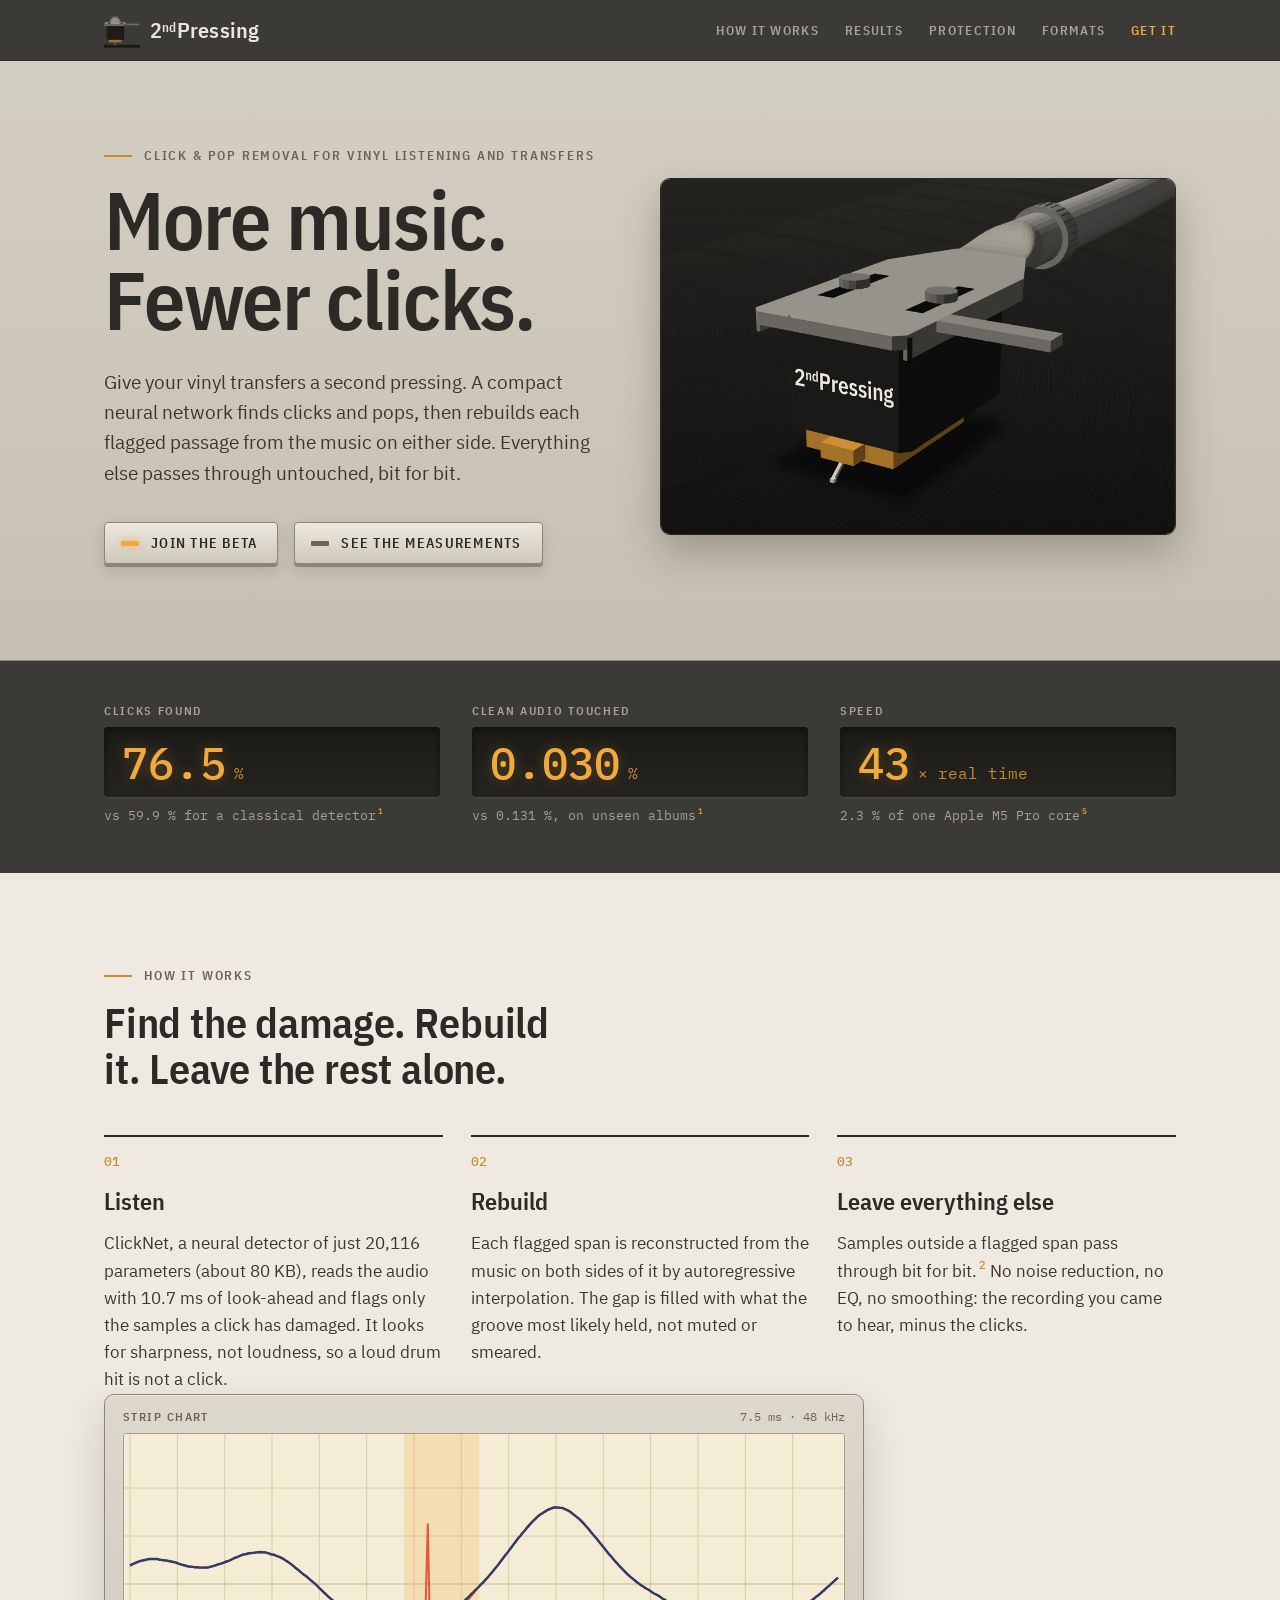
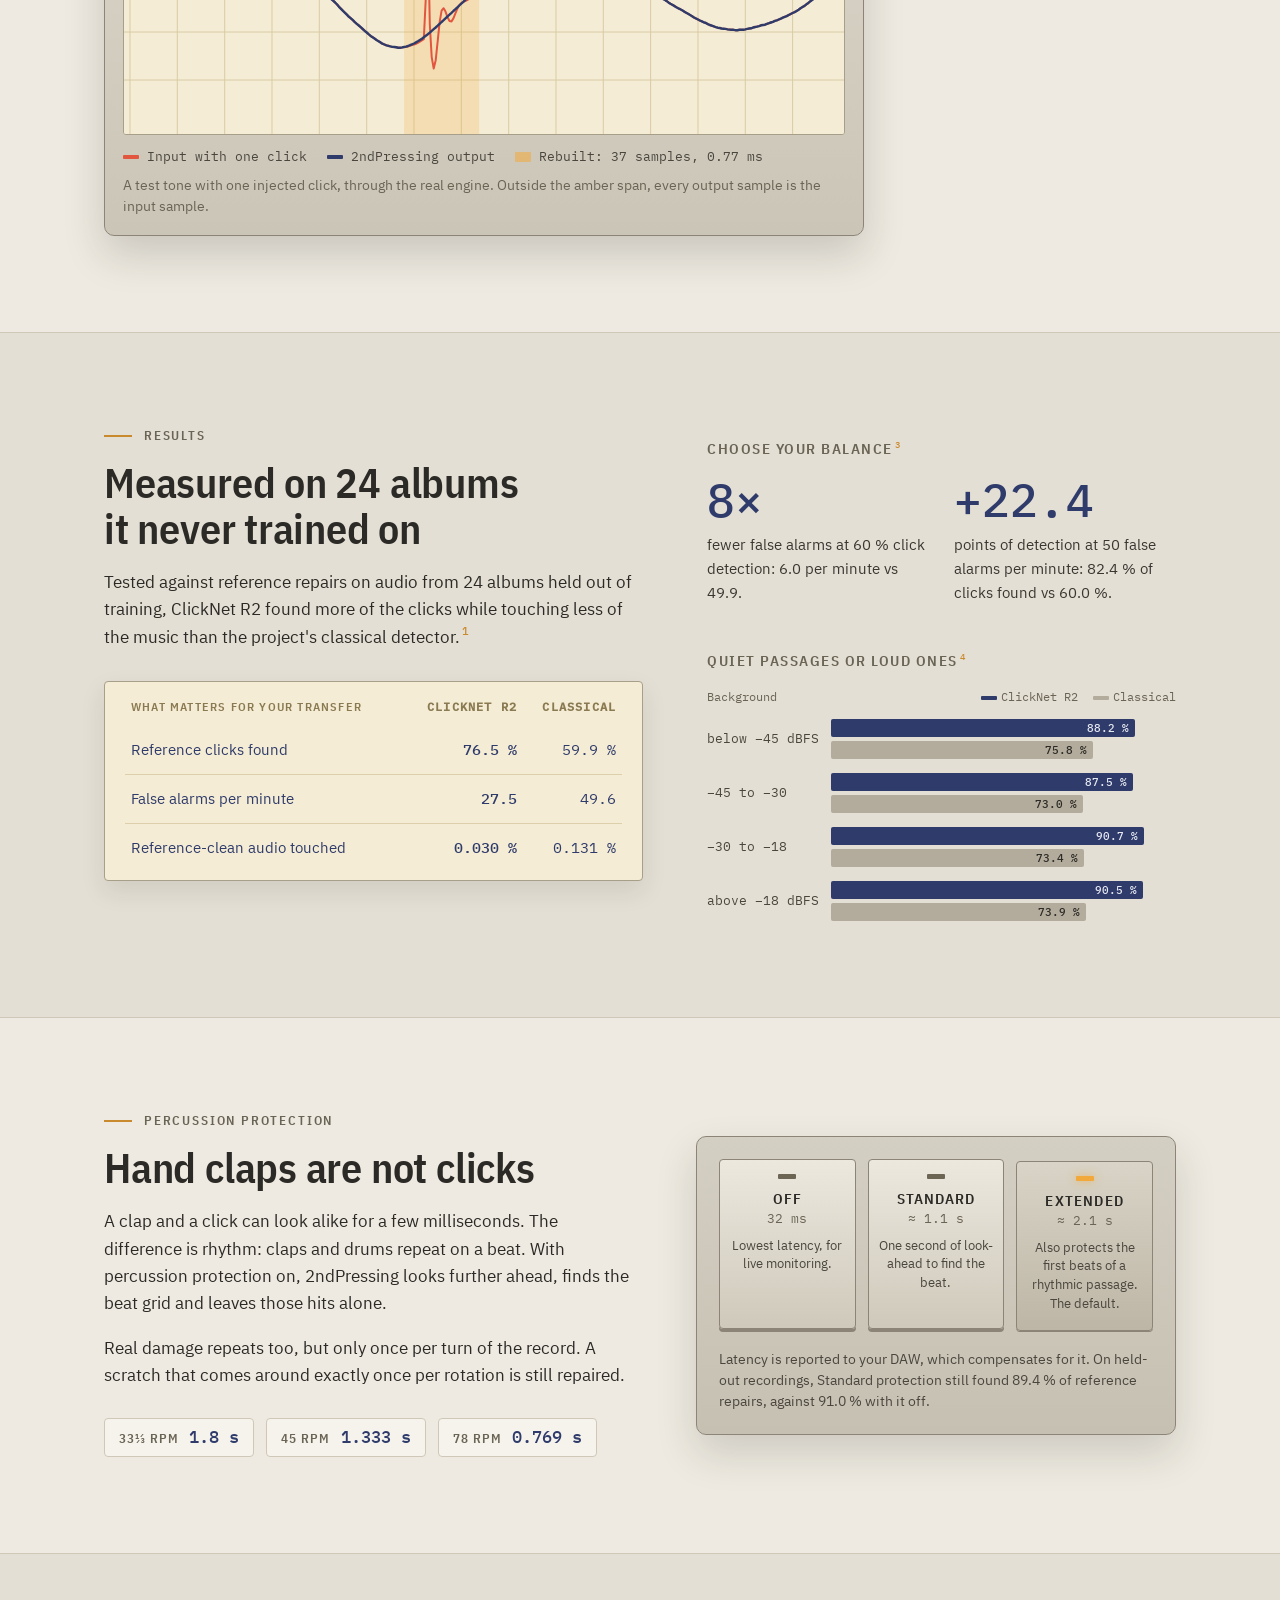
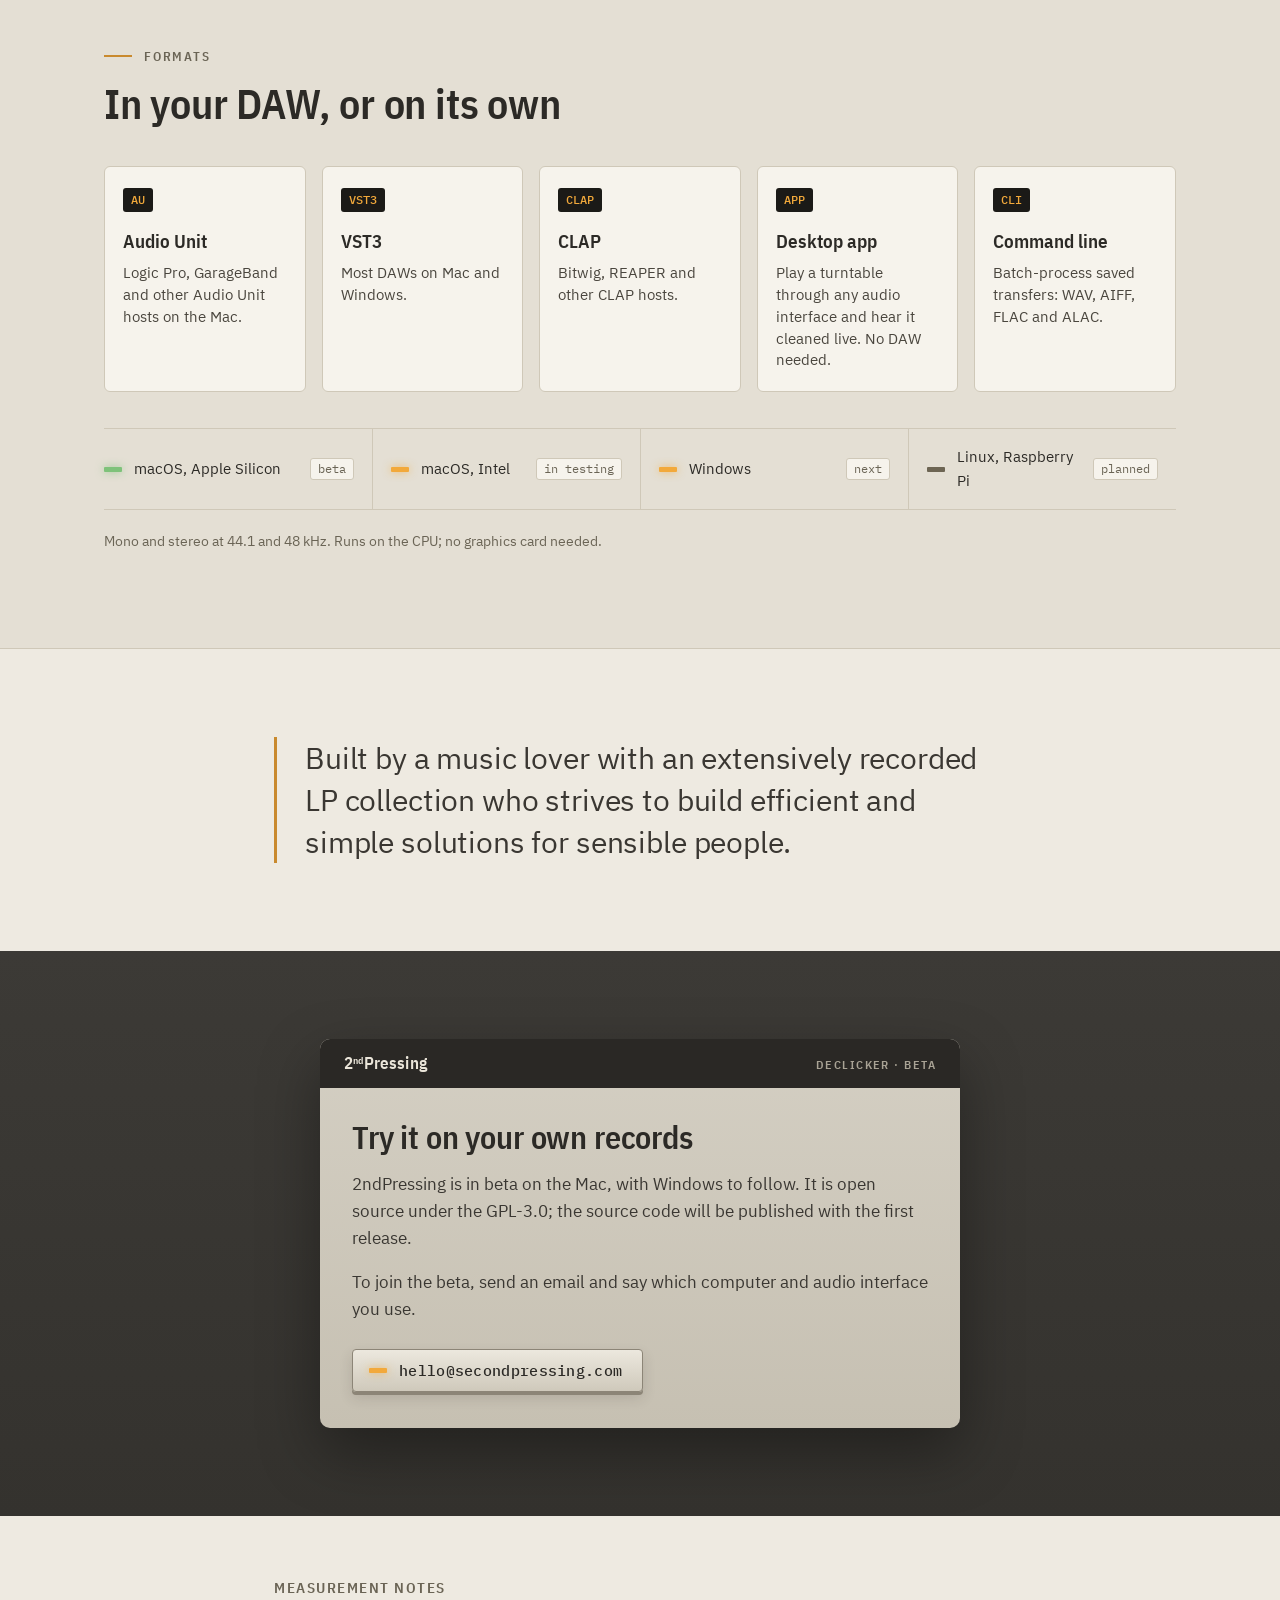
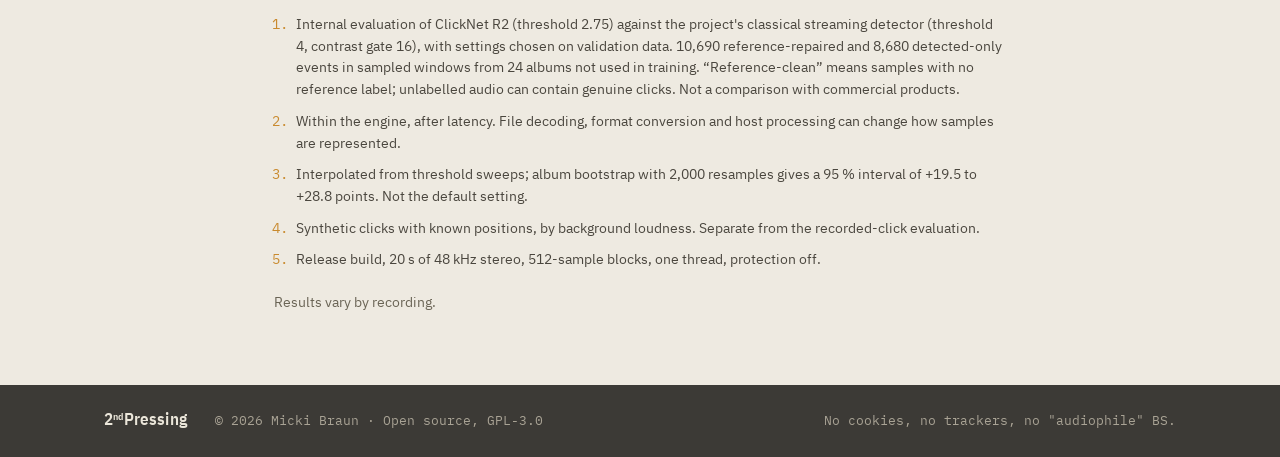
==== commit 5cc85203: "2ndPressing logo: record fills the whole frame The large logo's record is now big enough to cover th" ====
--- a/website/public/index.html
+++ b/website/public/index.html
@@ -17,7 +17,7 @@
         <link rel="apple-touch-icon" href="assets/apple-touch-icon.png">
         <link rel="preload" href="assets/fonts/IBMPlexSansCondensed-SemiBold.woff2" as="font" type="font/woff2" crossorigin>
         <link rel="preload" href="assets/fonts/IBMPlexSans-Regular.woff2" as="font" type="font/woff2" crossorigin>
-        <link rel="stylesheet" href="assets/site.css?v=2">
+        <link rel="stylesheet" href="assets/site.css?v=3">
     </head>
     <body>
         <header class="band top">
--- a/website/public/assets/site.css
+++ b/website/public/assets/site.css
@@ -166,7 +166,7 @@
 
 /* Hero: the 3D logo. */
 .hero-art { margin: 0; }
-.hero-art img { width: 100%; height: auto; display: block; filter: drop-shadow(0 22px 30px rgba(40, 36, 30, .22)); }
+.hero-art img { width: 100%; height: auto; display: block; border-radius: 10px; border: 1px solid #2A2825; box-shadow: 0 18px 40px rgba(40, 36, 30, .28); }
 
 /* Strip chart, in "How it works". */
 .how-chart { margin-top: 48px; max-width: 760px; }
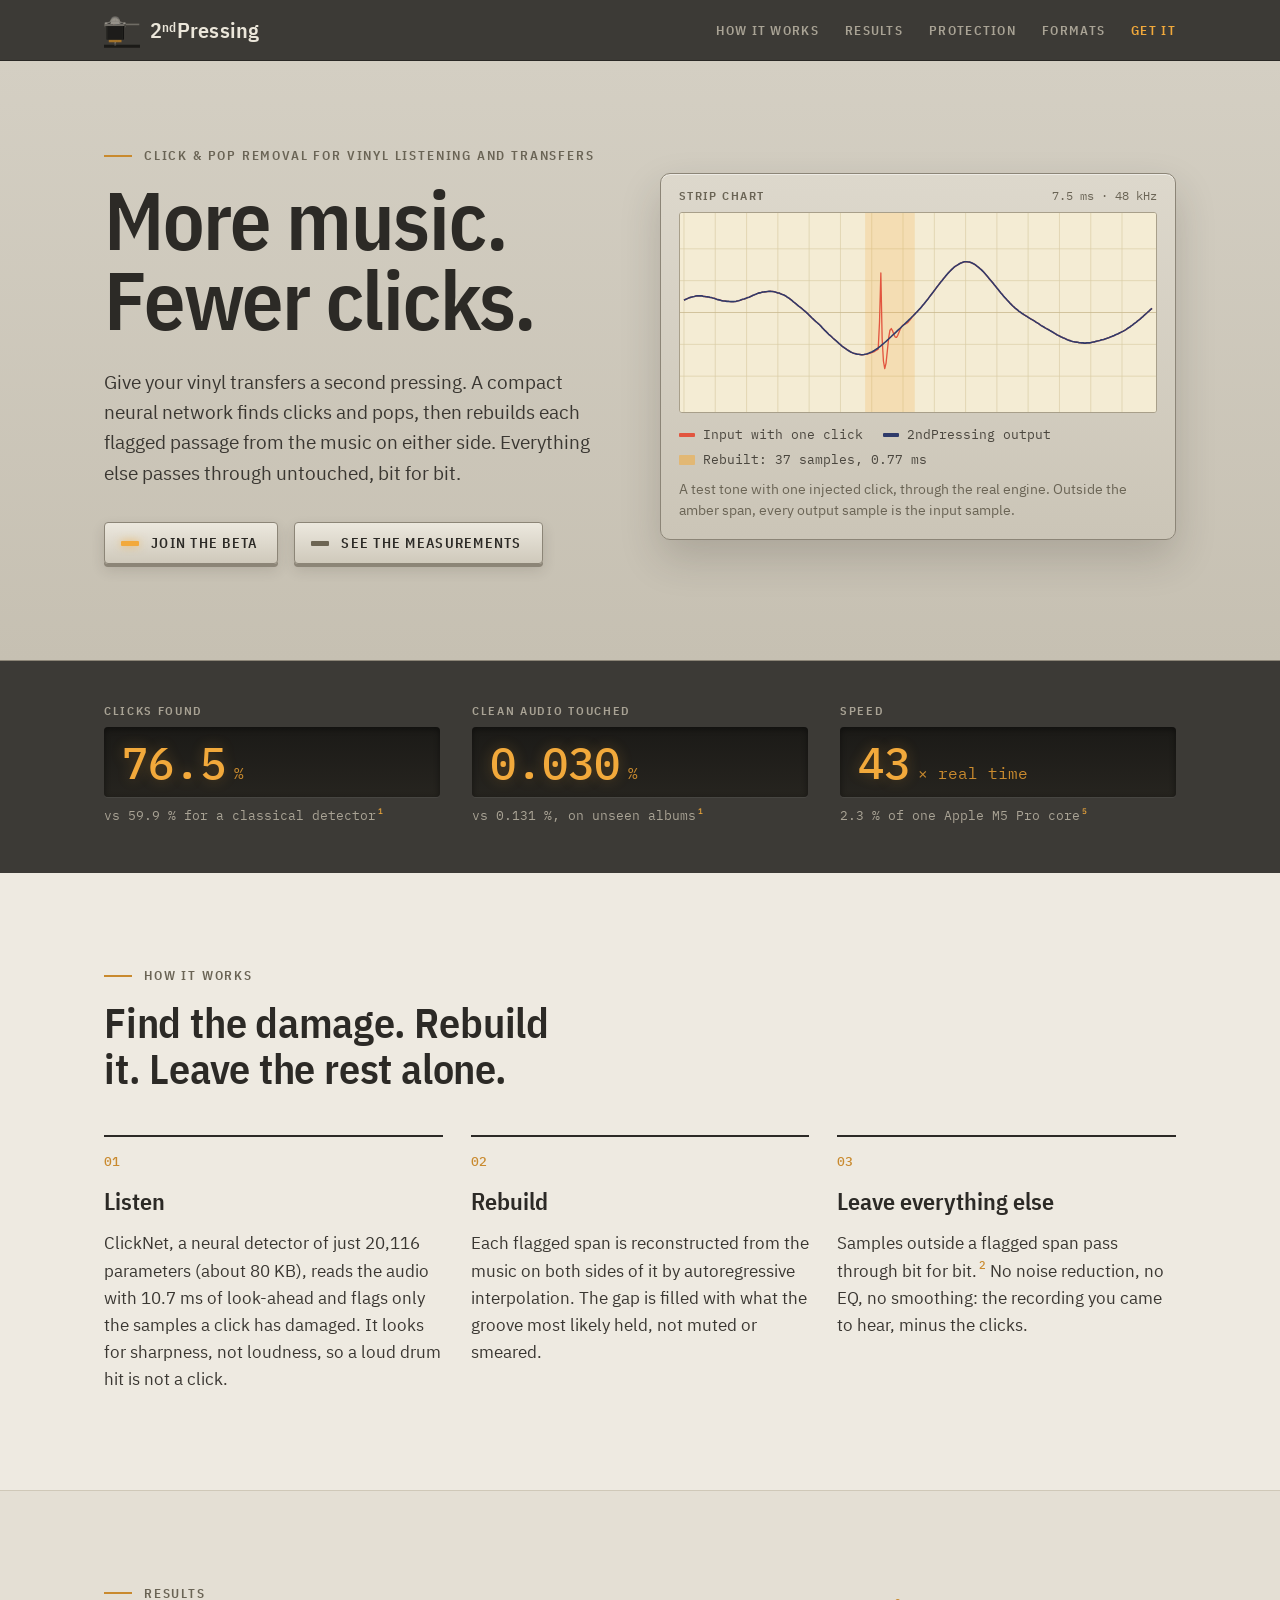
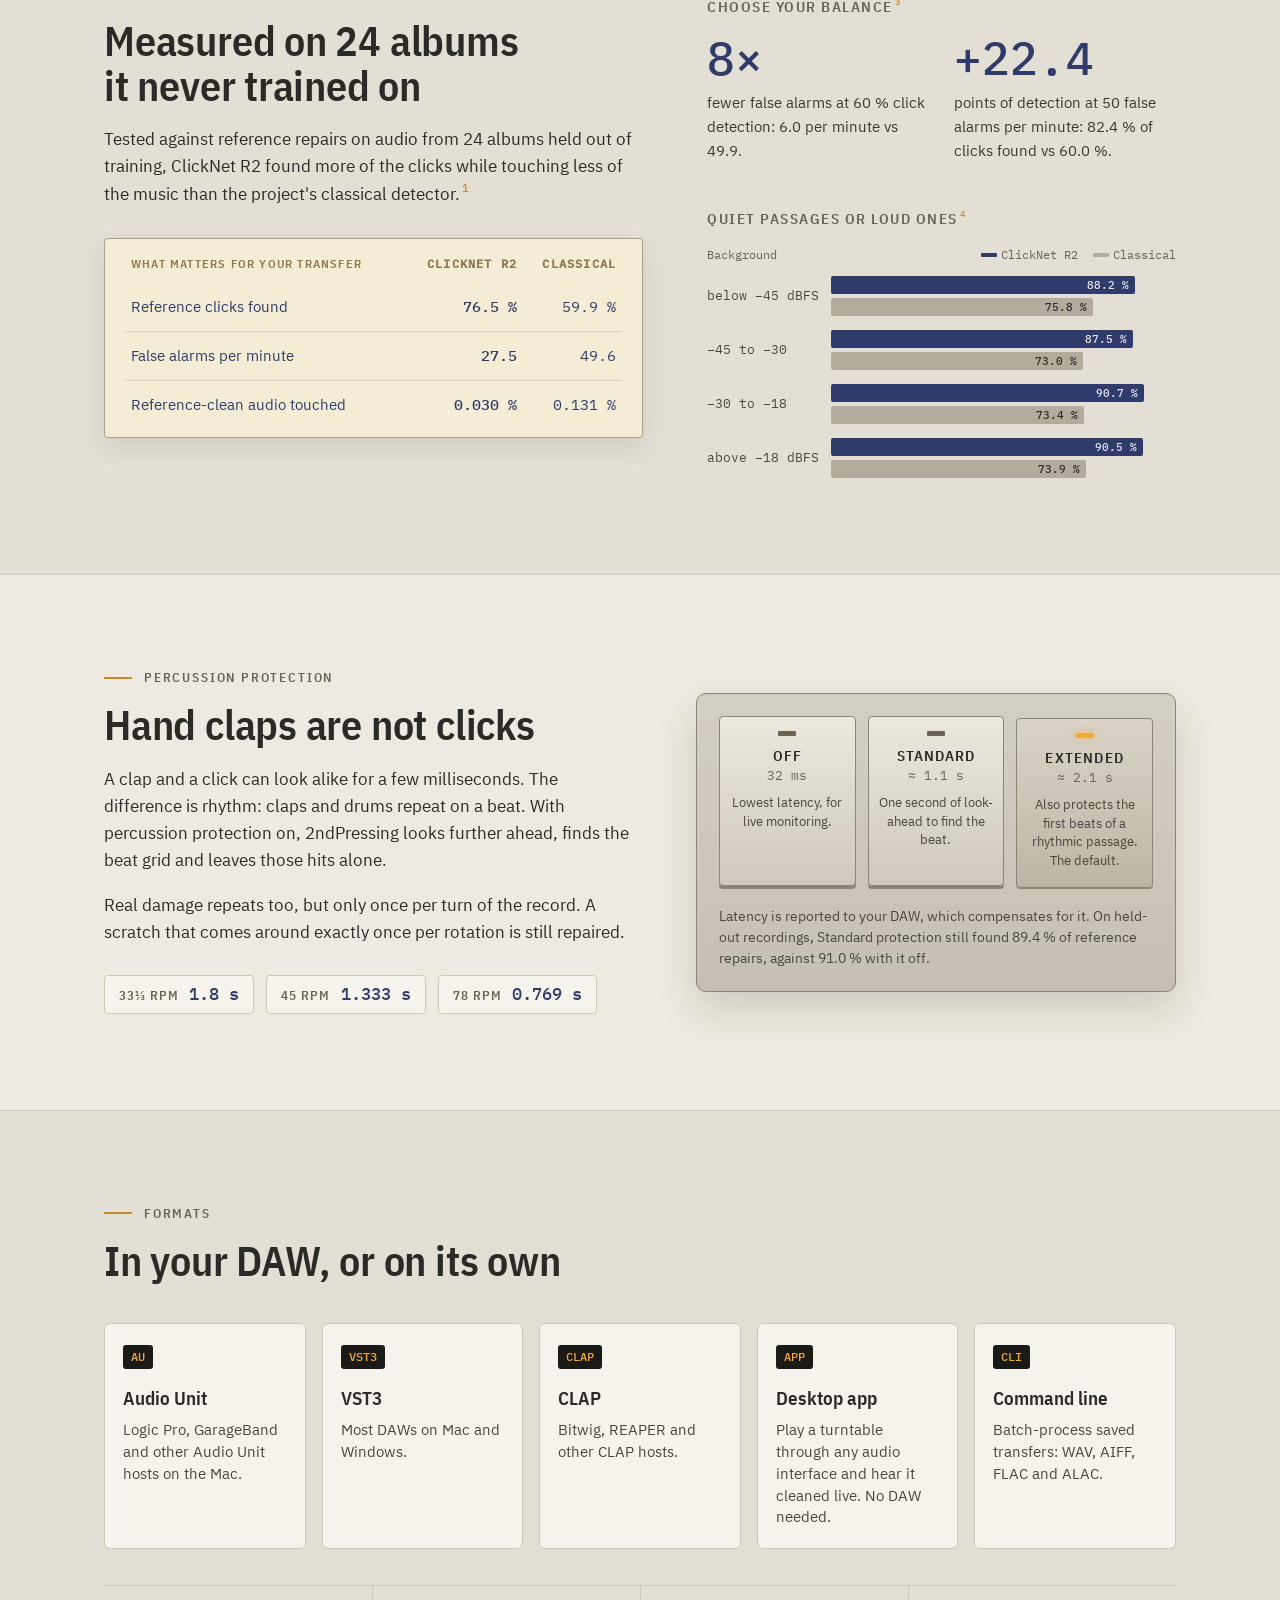
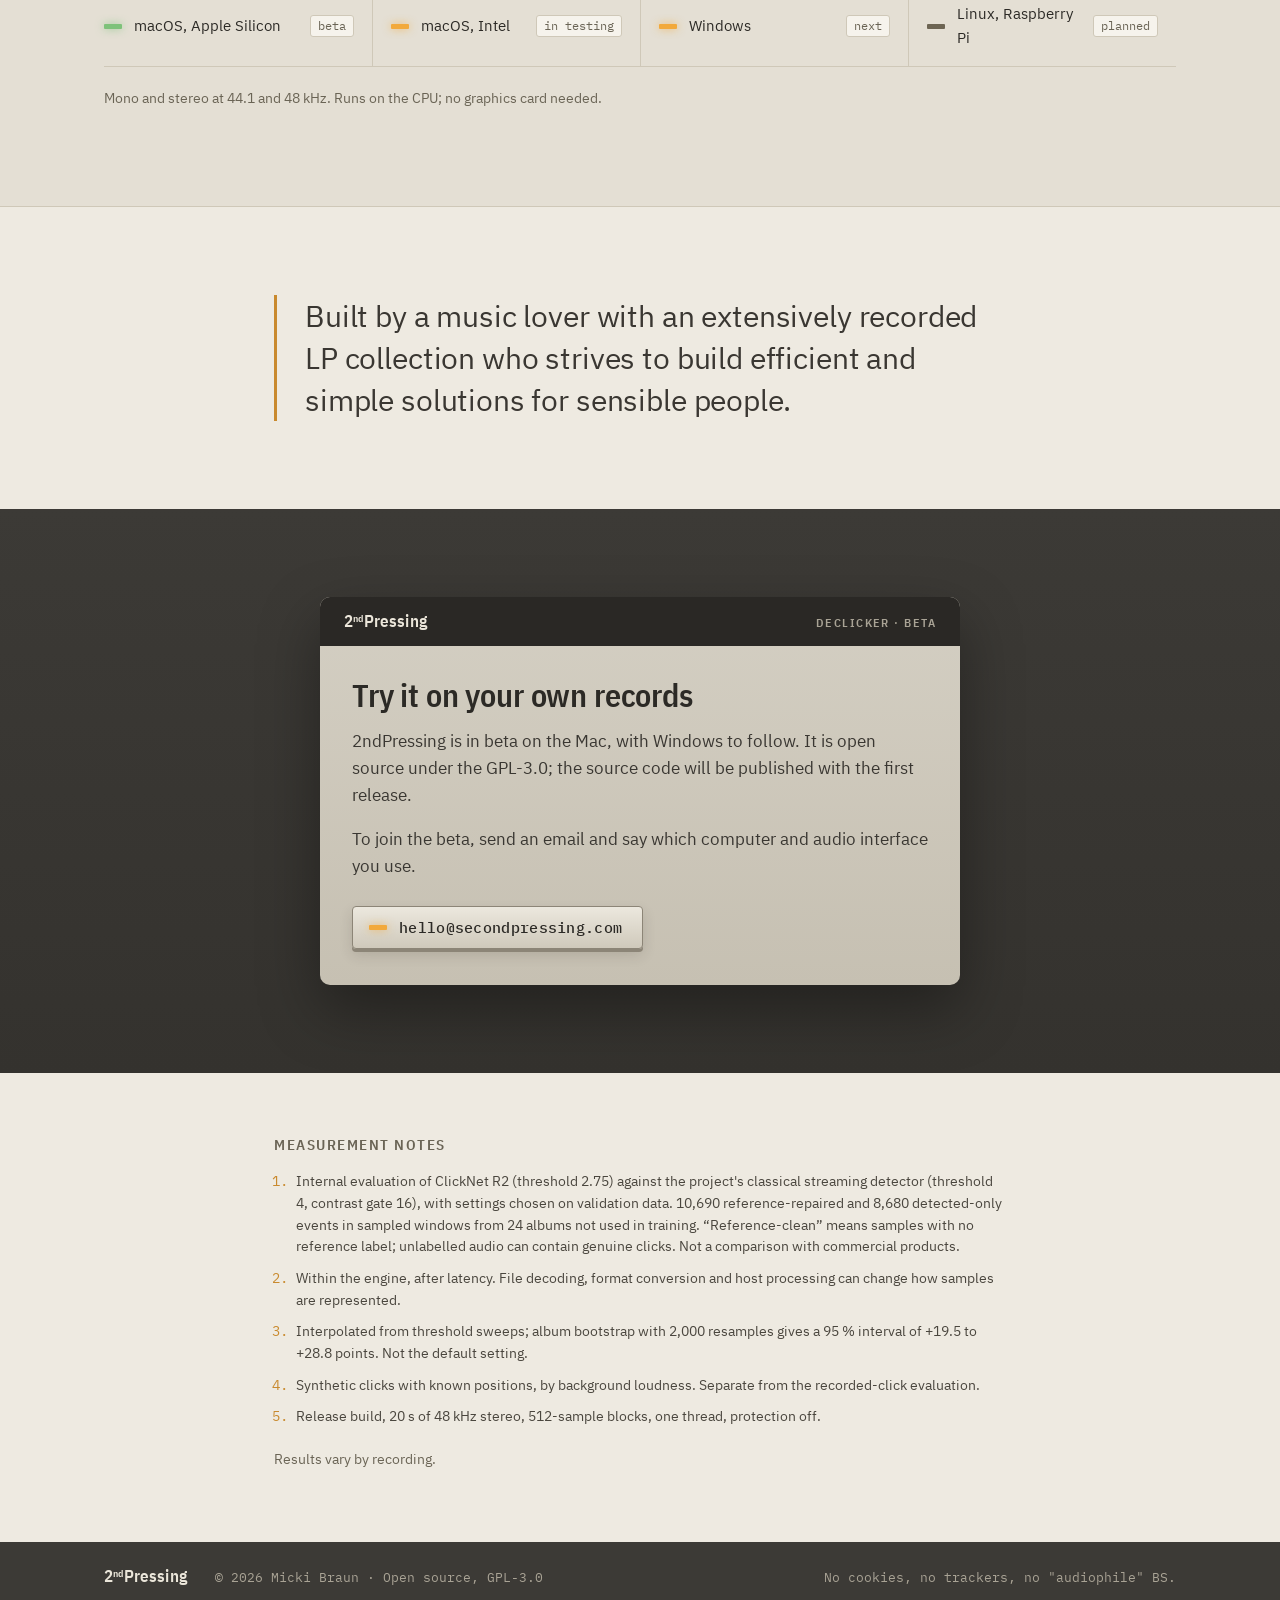
==== commit 2d7f8254: "2ndPressing logo: record glare and reflection; website hero back to the strip chart - Large logo: a " ====
--- a/website/public/index.html
+++ b/website/public/index.html
@@ -17,7 +17,7 @@
         <link rel="apple-touch-icon" href="assets/apple-touch-icon.png">
         <link rel="preload" href="assets/fonts/IBMPlexSansCondensed-SemiBold.woff2" as="font" type="font/woff2" crossorigin>
         <link rel="preload" href="assets/fonts/IBMPlexSans-Regular.woff2" as="font" type="font/woff2" crossorigin>
-        <link rel="stylesheet" href="assets/site.css?v=3">
+        <link rel="stylesheet" href="assets/site.css?v=4">
     </head>
     <body>
         <header class="band top">
@@ -44,8 +44,26 @@
                             <a class="key" href="#results"><span class="lamp" aria-hidden="true"></span>See the measurements</a>
                         </div>
                     </div>
-                    <figure class="hero-art">
-                        <img src="assets/cartridge-1600.webp" srcset="assets/cartridge-900.webp 900w, assets/cartridge-1600.webp 1600w" sizes="(max-width: 1000px) 92vw, 560px" width="1600" height="1103" alt="A black 2ndPressing cartridge with an amber stylus on a silver Technics-style headshell, stylus in the groove of a record.">
+                    <figure class="chart">
+                        <div class="chart-head">
+                            <span>Strip chart</span>
+                            <span>7.5 ms · 48 kHz</span>
+                        </div>
+                        <div class="paper">
+                            <img src="assets/repair.svg" width="720" height="300" alt="Waveform: a sharp red click spike in the input; the blue repaired trace runs smoothly through the same span and matches the input everywhere else.">
+                        </div>
+                        <ul class="chart-key">
+                            <li>
+                                <span class="sw sw-red"></span>Input with one click
+                            </li>
+                            <li>
+                                <span class="sw sw-ink"></span>2ndPressing output
+                            </li>
+                            <li>
+                                <span class="sw sw-amber"></span>Rebuilt: 37 samples, 0.77 ms
+                            </li>
+                        </ul>
+                        <figcaption>A test tone with one injected click, through the real engine. Outside the amber span, every output sample is the input sample.</figcaption>
                     </figure>
                 </div>
             </section>
@@ -89,27 +107,6 @@
                             <p>Samples outside a flagged span pass through bit for bit.<a class="fn" href="#n2">2</a> No noise reduction, no EQ, no smoothing: the recording you came to hear, minus the clicks.</p>
                         </article>
                     </div>
-                    <figure class="chart how-chart">
-                        <div class="chart-head">
-                            <span>Strip chart</span>
-                            <span>7.5 ms · 48 kHz</span>
-                        </div>
-                        <div class="paper">
-                            <img src="assets/repair.svg" width="720" height="300" alt="Waveform: a sharp red click spike in the input; the blue repaired trace runs smoothly through the same span and matches the input everywhere else.">
-                        </div>
-                        <ul class="chart-key">
-                            <li>
-                                <span class="sw sw-red"></span>Input with one click
-                            </li>
-                            <li>
-                                <span class="sw sw-ink"></span>2ndPressing output
-                            </li>
-                            <li>
-                                <span class="sw sw-amber"></span>Rebuilt: 37 samples, 0.77 ms
-                            </li>
-                        </ul>
-                        <figcaption>A test tone with one injected click, through the real engine. Outside the amber span, every output sample is the input sample.</figcaption>
-                    </figure>
                 </div>
             </section>
             <section id="results" class="section alt">
--- a/website/public/assets/site.css
+++ b/website/public/assets/site.css
@@ -164,13 +164,6 @@
 .lede { font-size: 19px; max-width: 46ch; margin-top: 26px; color: #3A3732; }
 .actions { display: flex; flex-wrap: wrap; gap: 16px; margin-top: 34px; }
 
-/* Hero: the 3D logo. */
-.hero-art { margin: 0; }
-.hero-art img { width: 100%; height: auto; display: block; border-radius: 10px; border: 1px solid #2A2825; box-shadow: 0 18px 40px rgba(40, 36, 30, .28); }
-
-/* Strip chart, in "How it works". */
-.how-chart { margin-top: 48px; max-width: 760px; }
-
 .chart {
   margin: 0;
   background: linear-gradient(#DDD8CC, #CBC5B7);
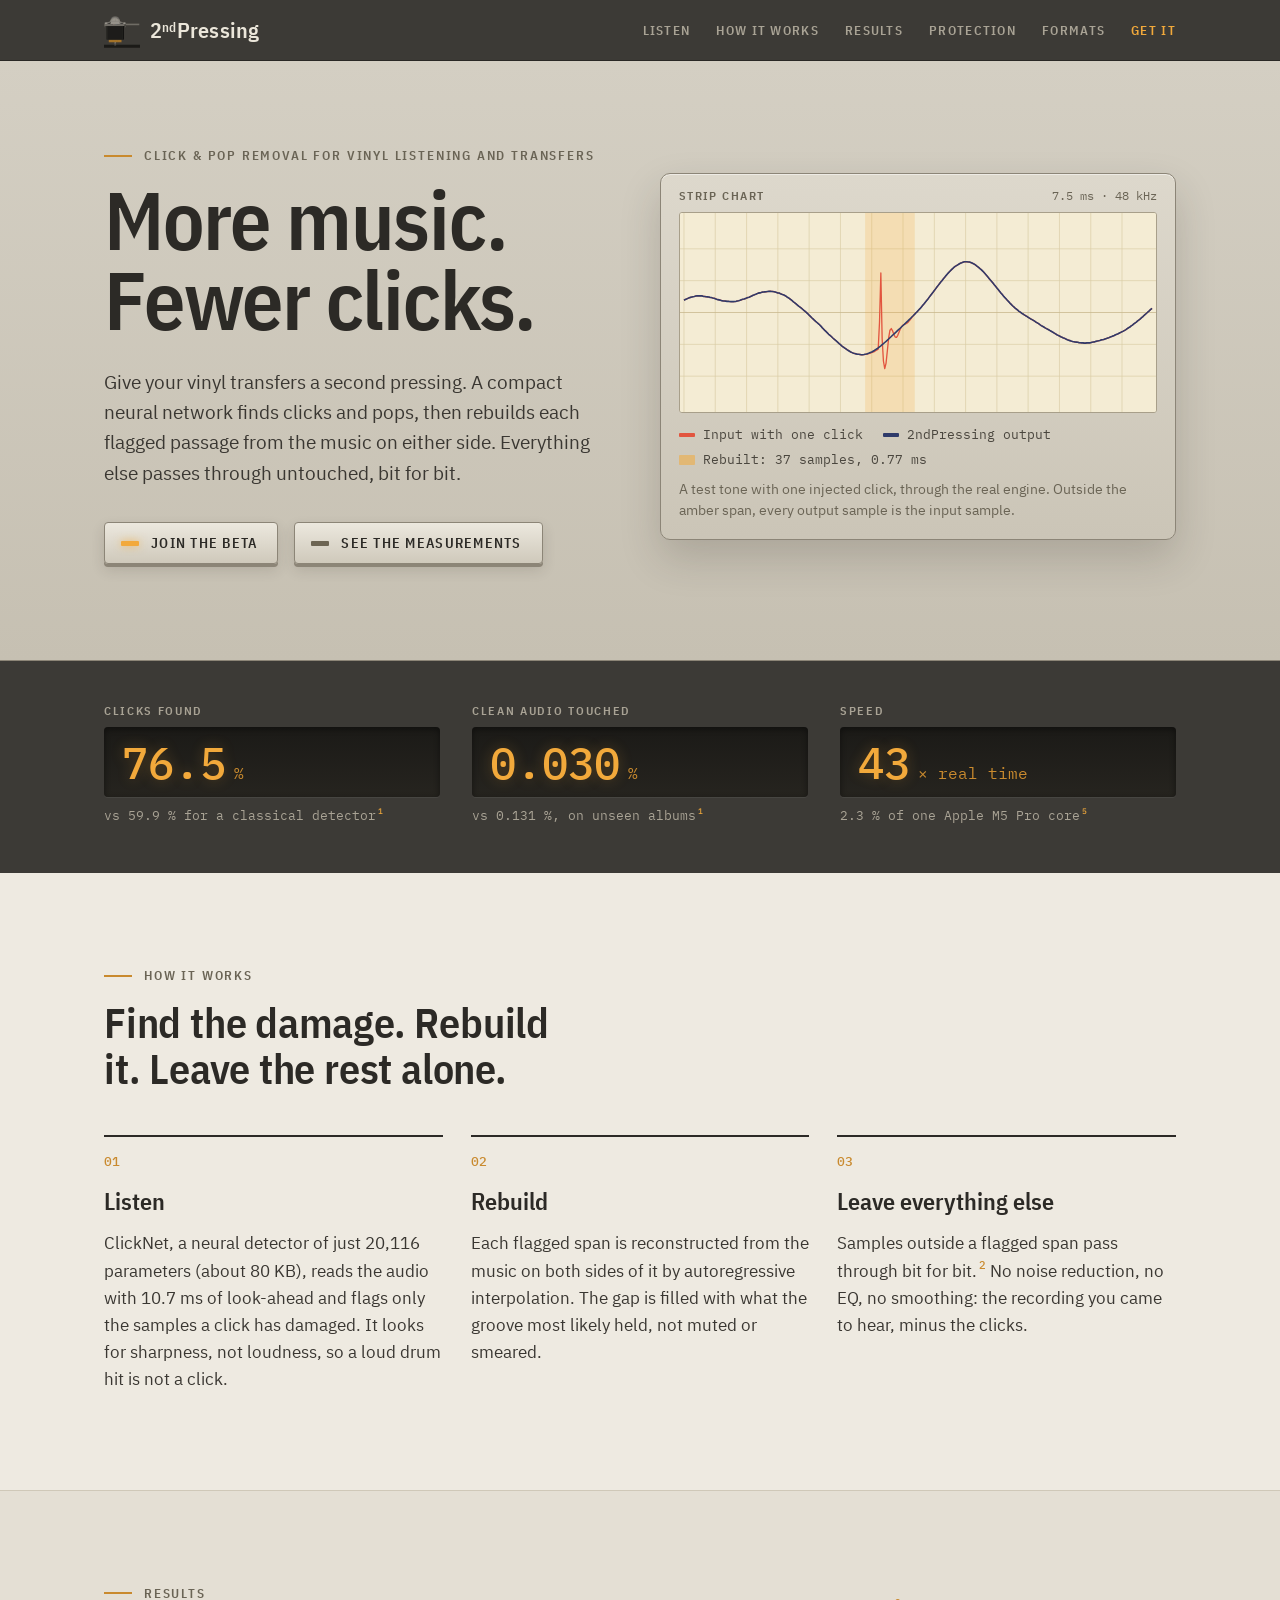
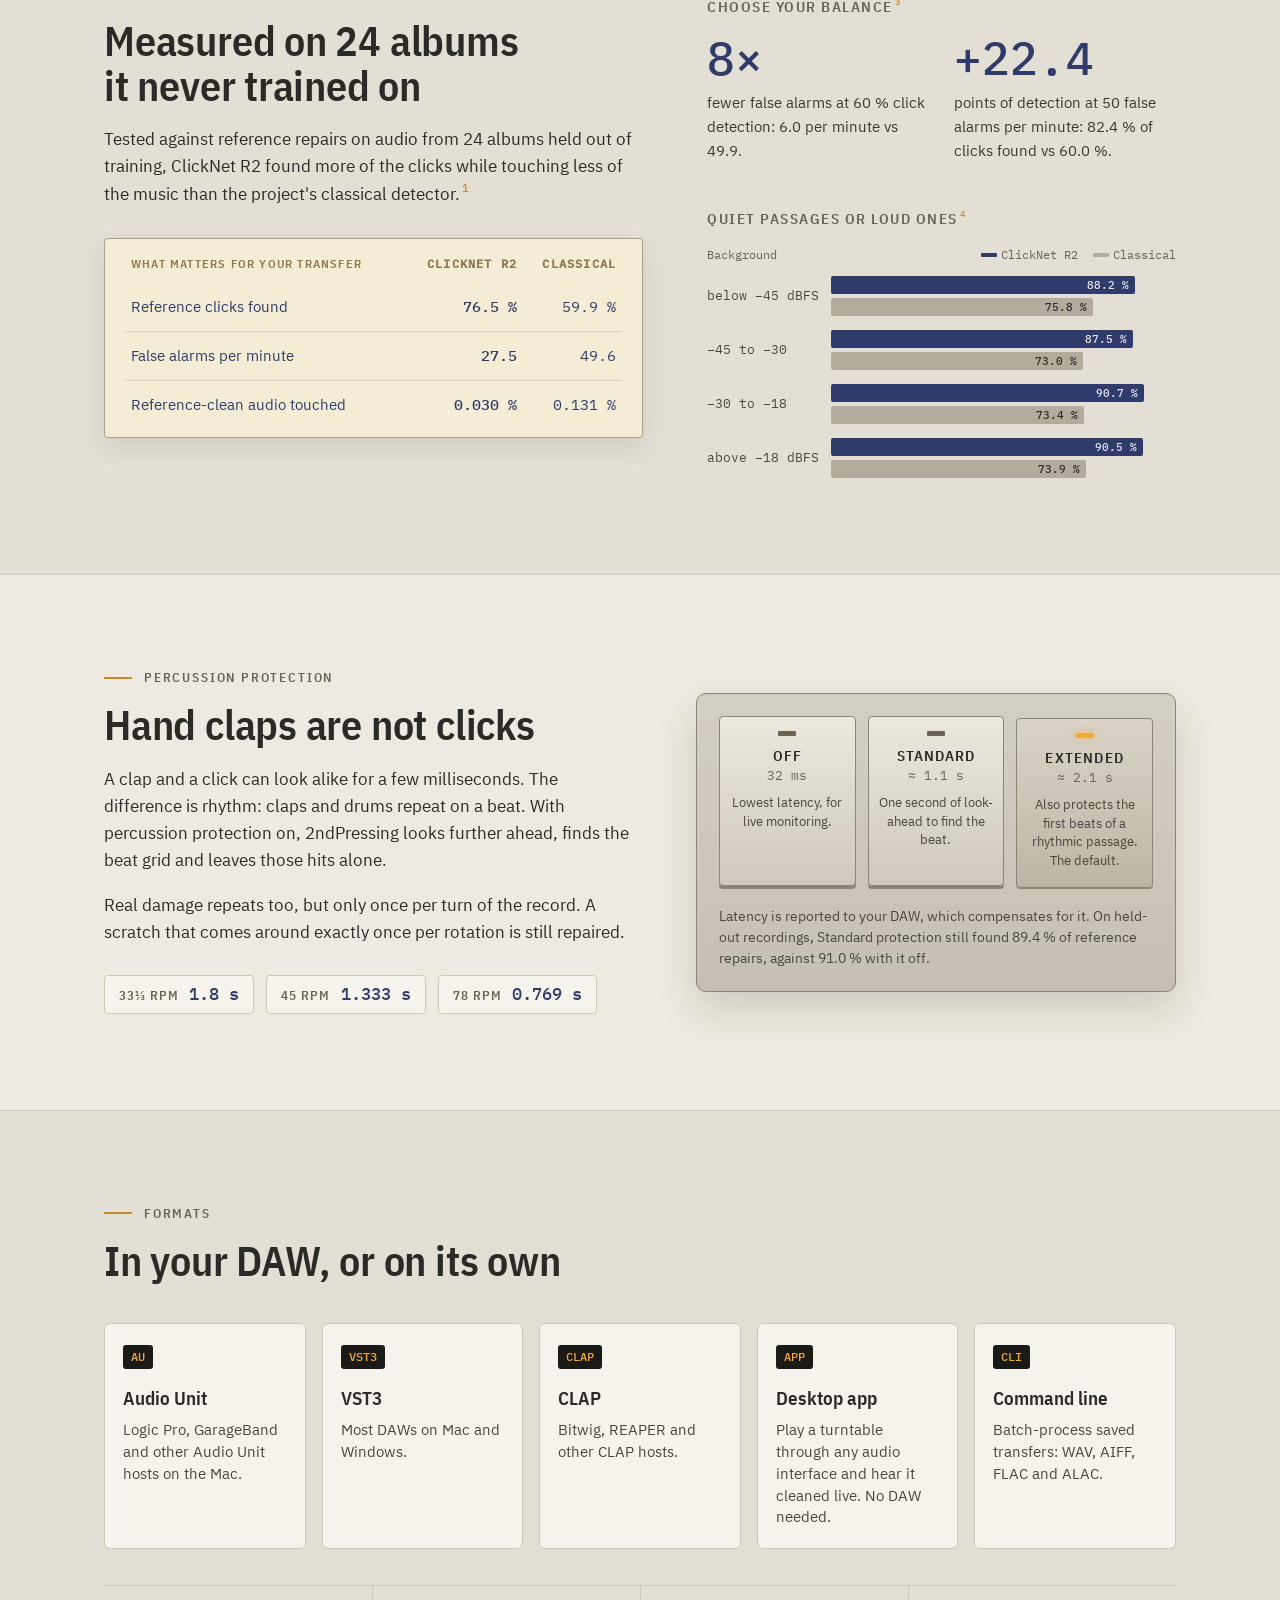
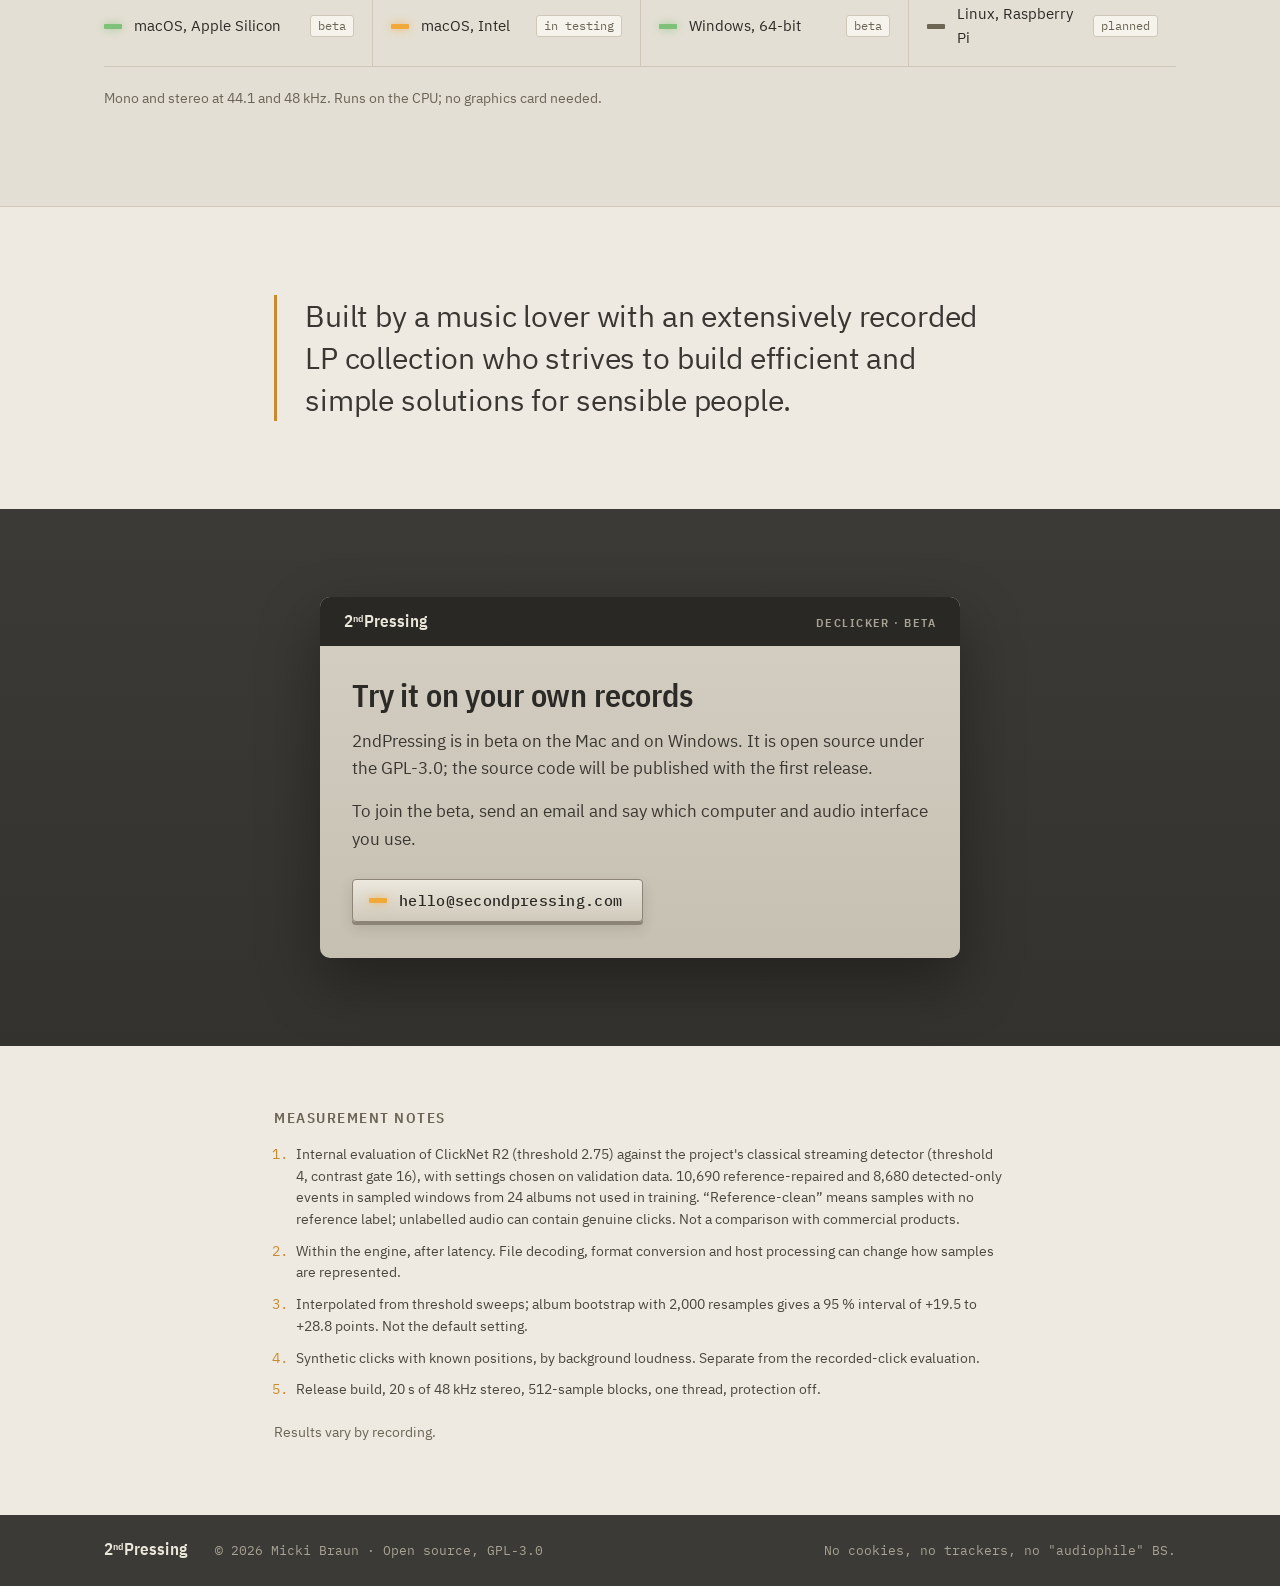
==== commit ddb7e75f: "website: publish listening demos (Kreisler, Lonesome Mamma Blues); Windows beta in Formats - /listen" ====
--- a/website/public/index.html
+++ b/website/public/index.html
@@ -17,13 +17,14 @@
         <link rel="apple-touch-icon" href="assets/apple-touch-icon.png">
         <link rel="preload" href="assets/fonts/IBMPlexSansCondensed-SemiBold.woff2" as="font" type="font/woff2" crossorigin>
         <link rel="preload" href="assets/fonts/IBMPlexSans-Regular.woff2" as="font" type="font/woff2" crossorigin>
-        <link rel="stylesheet" href="assets/site.css?v=4">
+        <link rel="stylesheet" href="assets/site.css?v=6">
     </head>
     <body>
         <header class="band top">
             <div class="wrap top-inner">
                 <a class="brand" href="/" aria-label="2ndPressing home"><img class="brand-icon" src="assets/header-icon.svg" alt="" width="36" height="36"><span class="wm">2<span class="nd">nd</span>Pressing</span></a>
                 <nav aria-label="Sections">
+                    <a href="/listen/">Listen</a>
                     <a href="#how">How it works</a>
                     <a href="#results">Results</a>
                     <a href="#protection">Protection</a>
@@ -270,9 +271,9 @@
                             <span class="plat-st" role="cell">in testing</span>
                         </div>
                         <div class="plat" role="row">
-                            <span class="lamp on-amber" aria-hidden="true"></span>
-                            <span role="cell">Windows</span>
-                            <span class="plat-st" role="cell">next</span>
+                            <span class="lamp on-green" aria-hidden="true"></span>
+                            <span role="cell">Windows, 64-bit</span>
+                            <span class="plat-st" role="cell">beta</span>
                         </div>
                         <div class="plat" role="row">
                             <span class="lamp" aria-hidden="true"></span>
@@ -299,7 +300,7 @@
                         </div>
                         <div class="get-body">
                             <h2>Try it on your own records</h2>
-                            <p>2ndPressing is in beta on the Mac, with Windows to follow. It is open source under the GPL-3.0; the source code will be published with the first release.</p>
+                            <p>2ndPressing is in beta on the Mac and on Windows. It is open source under the GPL-3.0; the source code will be published with the first release.</p>
                             <p>To join the beta, send an email and say which computer and audio interface you use.</p>
                             <a class="key primary" href="mailto:hello@secondpressing.com?subject=2ndPressing%20beta"><span class="lamp" aria-hidden="true"></span>hello@secondpressing.com</a>
                         </div>
--- a/website/public/assets/site.css
+++ b/website/public/assets/site.css
@@ -410,3 +410,22 @@
   html { scroll-behavior: auto; }
   .key { transition: none; }
 }
+
+/* ---- Beta download page ---- */
+.beta-hero { padding-block: 64px 72px; }
+.beta-title { font-size: 34px; line-height: 1.1; }
+.beta-facts { display: grid; grid-template-columns: max-content minmax(0, 1fr); gap: 6px 16px; margin: 14px 0 0; font-size: 14px; }
+.beta-facts dt { font: 600 12px/1.7 var(--cond); letter-spacing: .1em; text-transform: uppercase; color: var(--muted); }
+.beta-facts dd { margin: 0; color: #3A3732; }
+.beta-doc h2 { font-size: 26px; margin-top: 44px; }
+.beta-doc h2:first-child { margin-top: 0; }
+.beta-list { margin: 14px 0 0; padding-left: 22px; display: grid; gap: 8px; max-width: 64ch; }
+.mono-list { font: 400 13.5px/1.5 var(--mono); list-style: none; padding-left: 0; }
+.mono-list li { overflow-wrap: anywhere; }
+.beta-doc code { font: 400 .92em var(--mono); background: #E4DFD4; padding: 1px 5px; border-radius: 3px; }
+.checksum { font: 400 13px/1.5 var(--mono); background: var(--paper); border: 1px solid var(--paper-edge); border-radius: 4px; padding: 10px 14px; overflow-wrap: anywhere; margin-top: 12px; max-width: 64ch; }
+.beta-card { max-width: 820px; }
+.platforms-dl { display: grid; grid-template-columns: repeat(2, minmax(0, 1fr)); gap: 24px; width: 100%; margin-top: 6px; }
+.dl { display: grid; gap: 4px; align-content: start; min-width: 0; }
+.dl .beta-facts dd { overflow-wrap: anywhere; }
+@media (max-width: 720px) { .platforms-dl { grid-template-columns: minmax(0, 1fr); } }
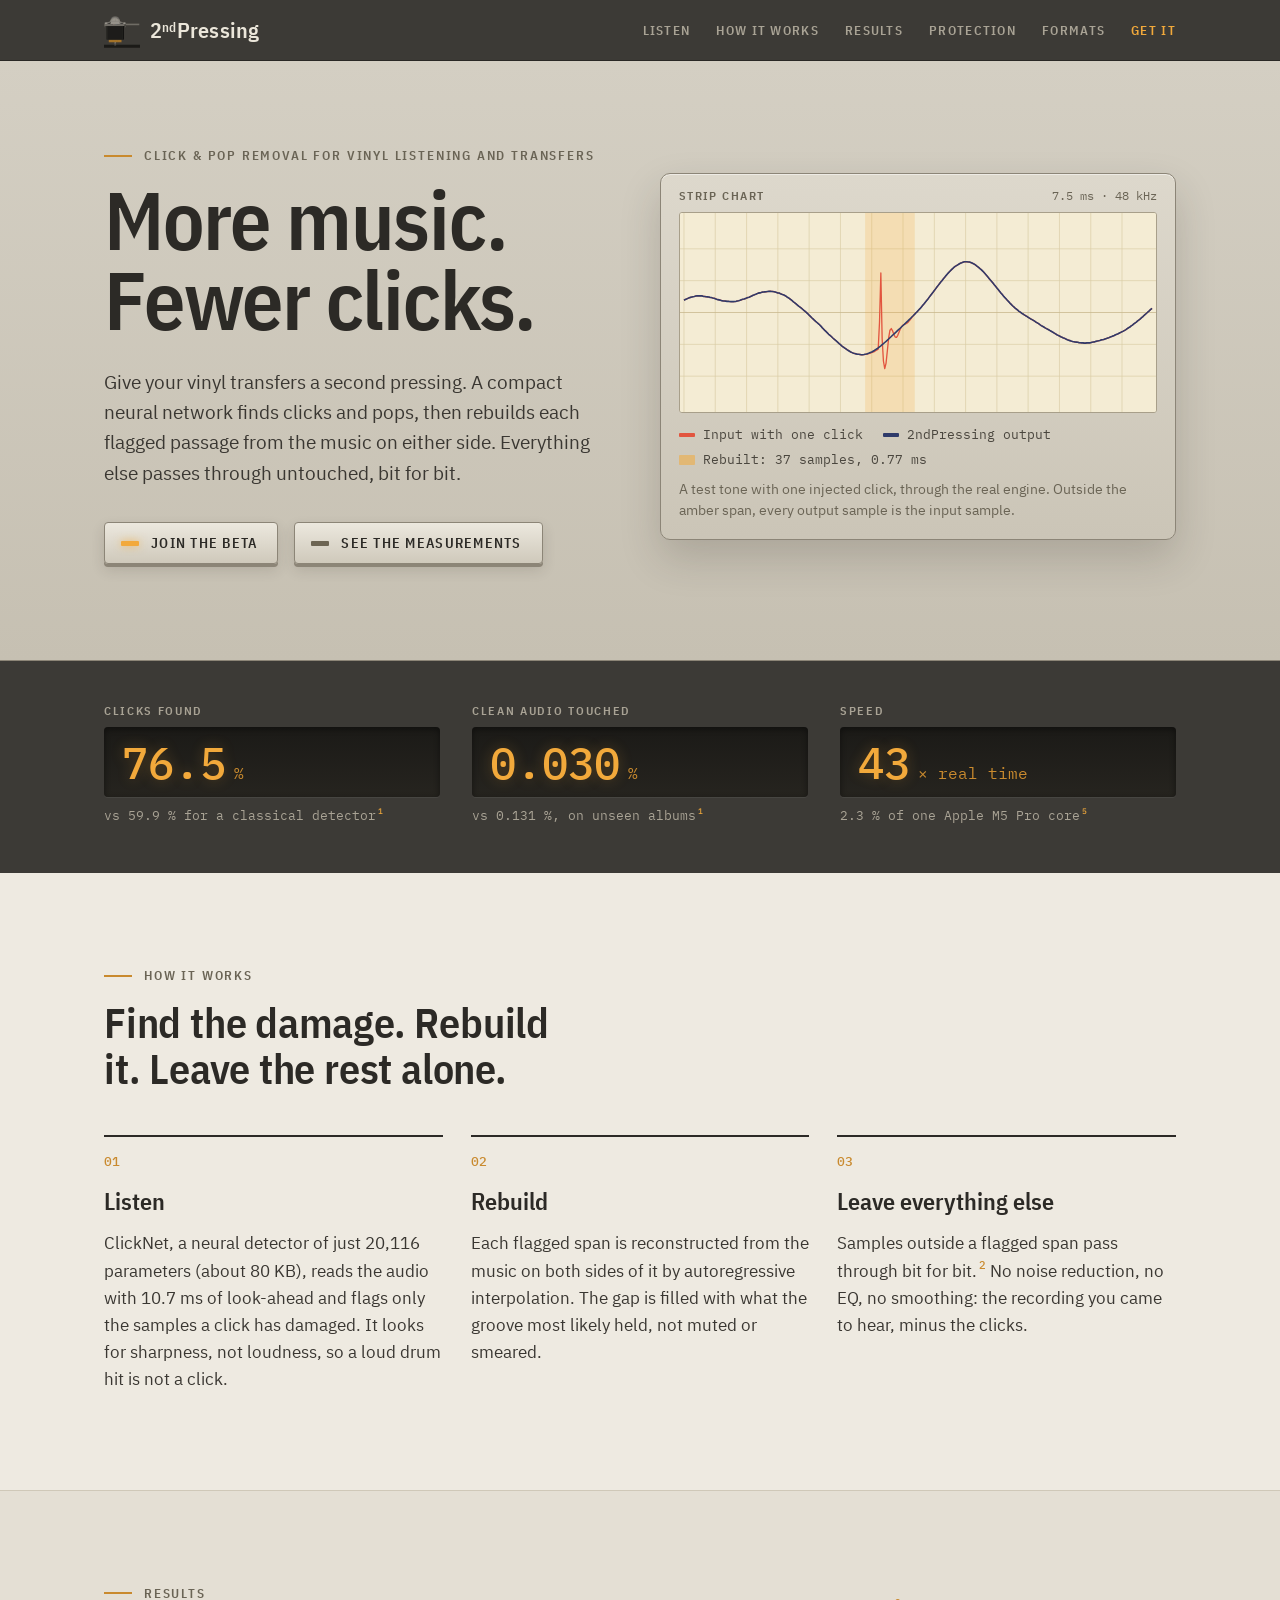
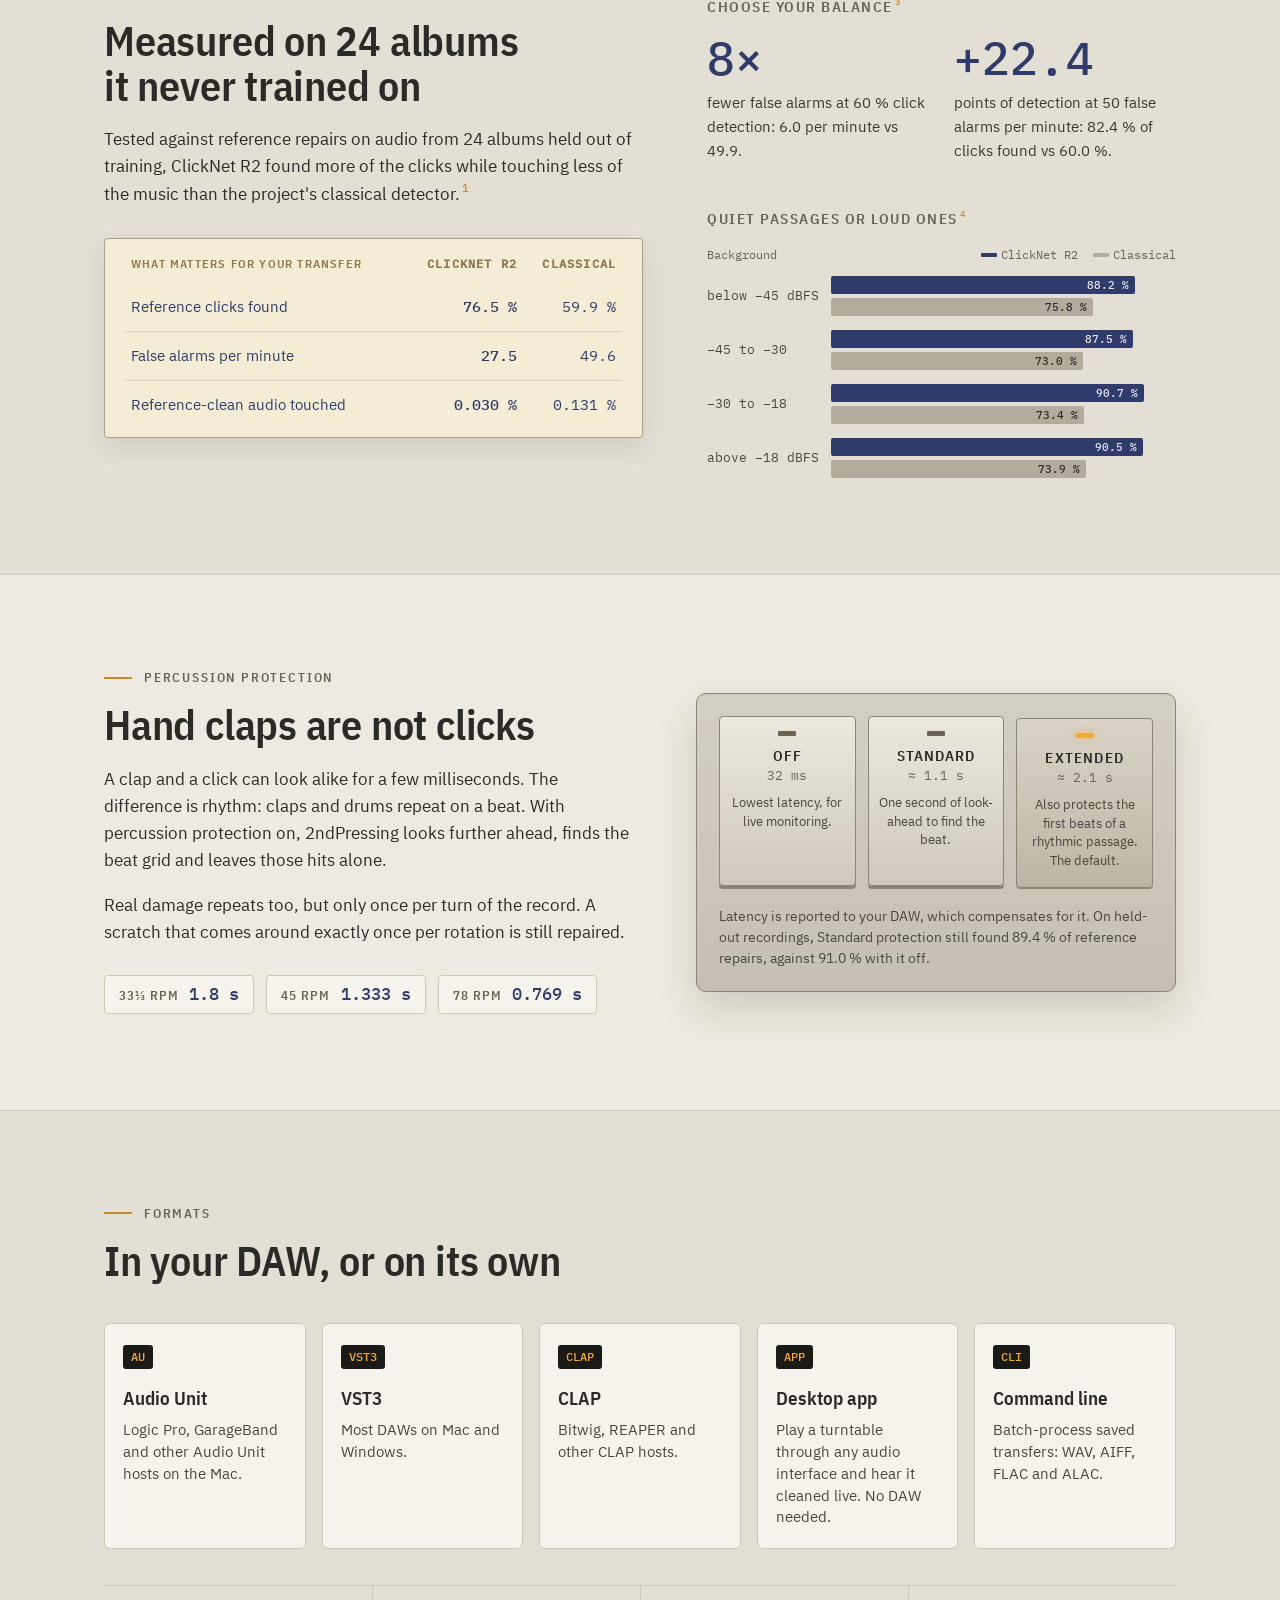
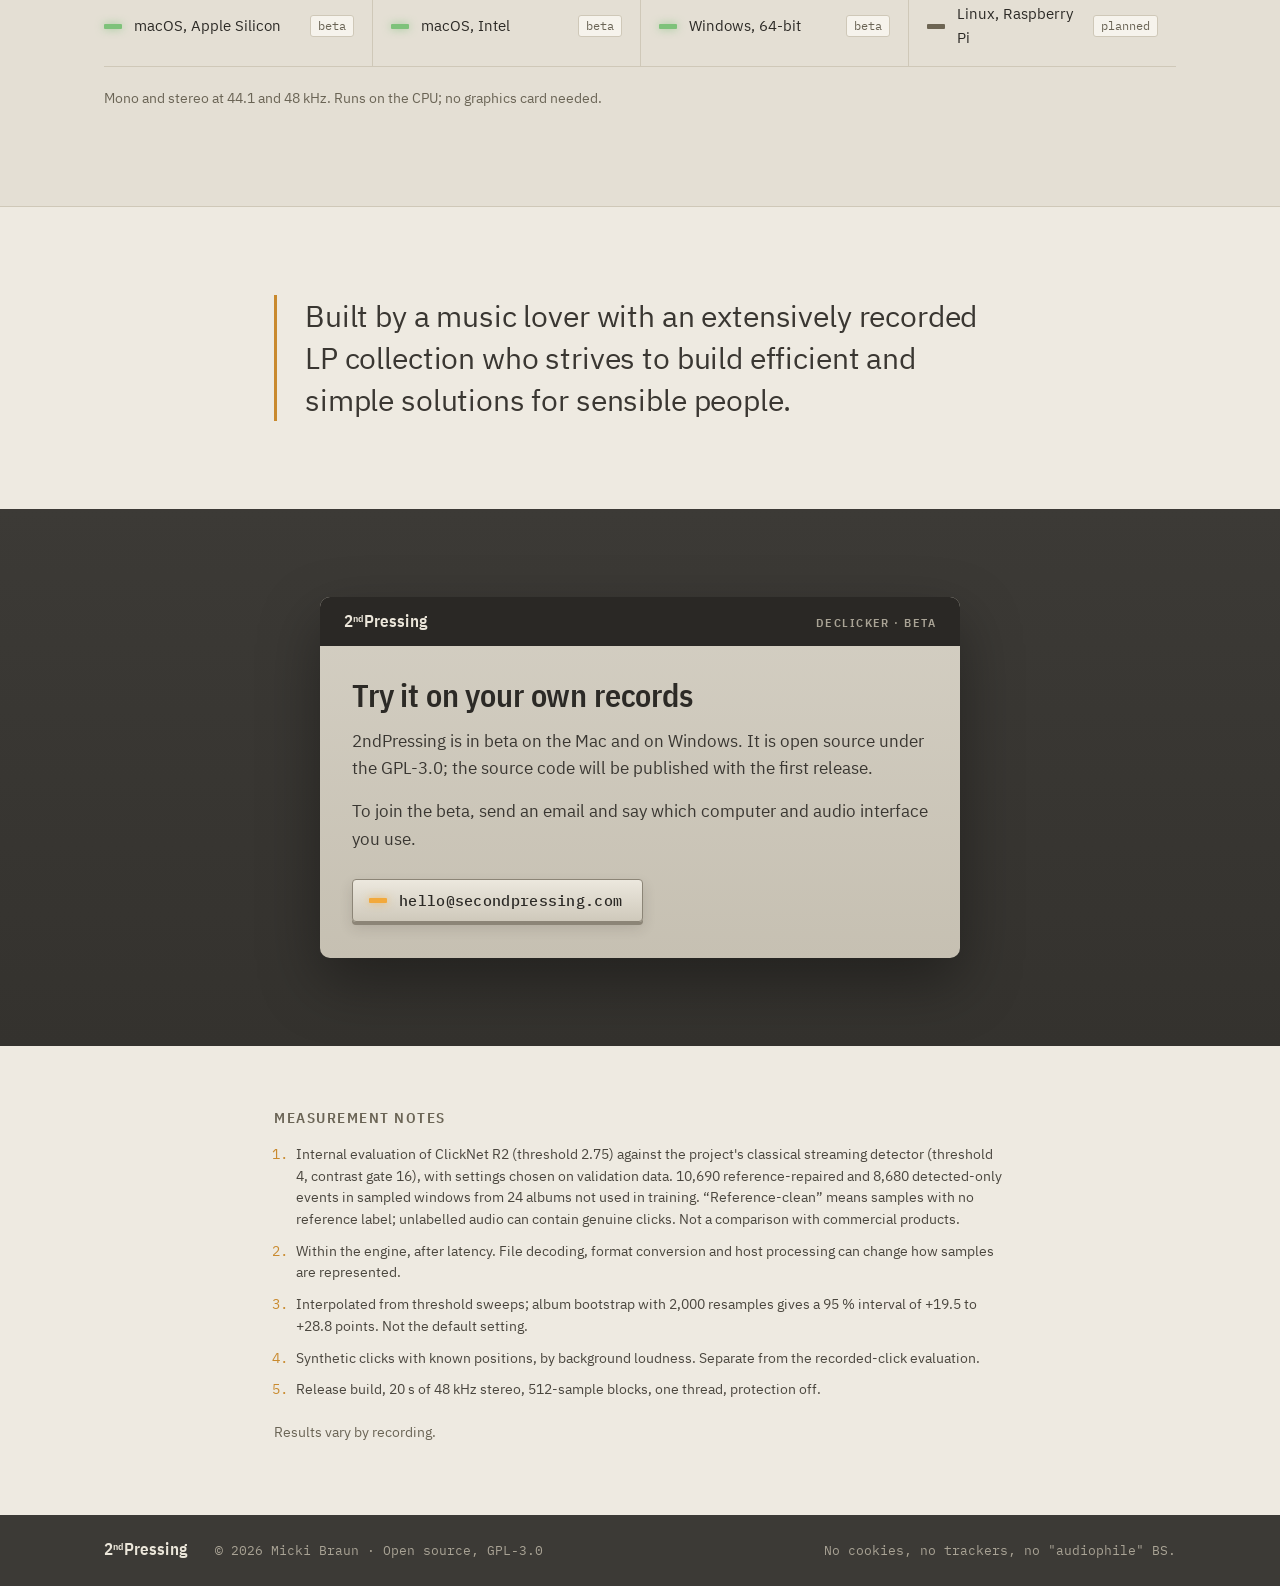
==== commit dc929303: "website: macOS Intel is beta Co-Authored-By: Claude Opus 5.5 <noreply@anthropic.com>" ====
--- a/website/public/index.html
+++ b/website/public/index.html
@@ -266,9 +266,9 @@
                             <span class="plat-st" role="cell">beta</span>
                         </div>
                         <div class="plat" role="row">
-                            <span class="lamp on-amber" aria-hidden="true"></span>
+                            <span class="lamp on-green" aria-hidden="true"></span>
                             <span role="cell">macOS, Intel</span>
-                            <span class="plat-st" role="cell">in testing</span>
+                            <span class="plat-st" role="cell">beta</span>
                         </div>
                         <div class="plat" role="row">
                             <span class="lamp on-green" aria-hidden="true"></span>
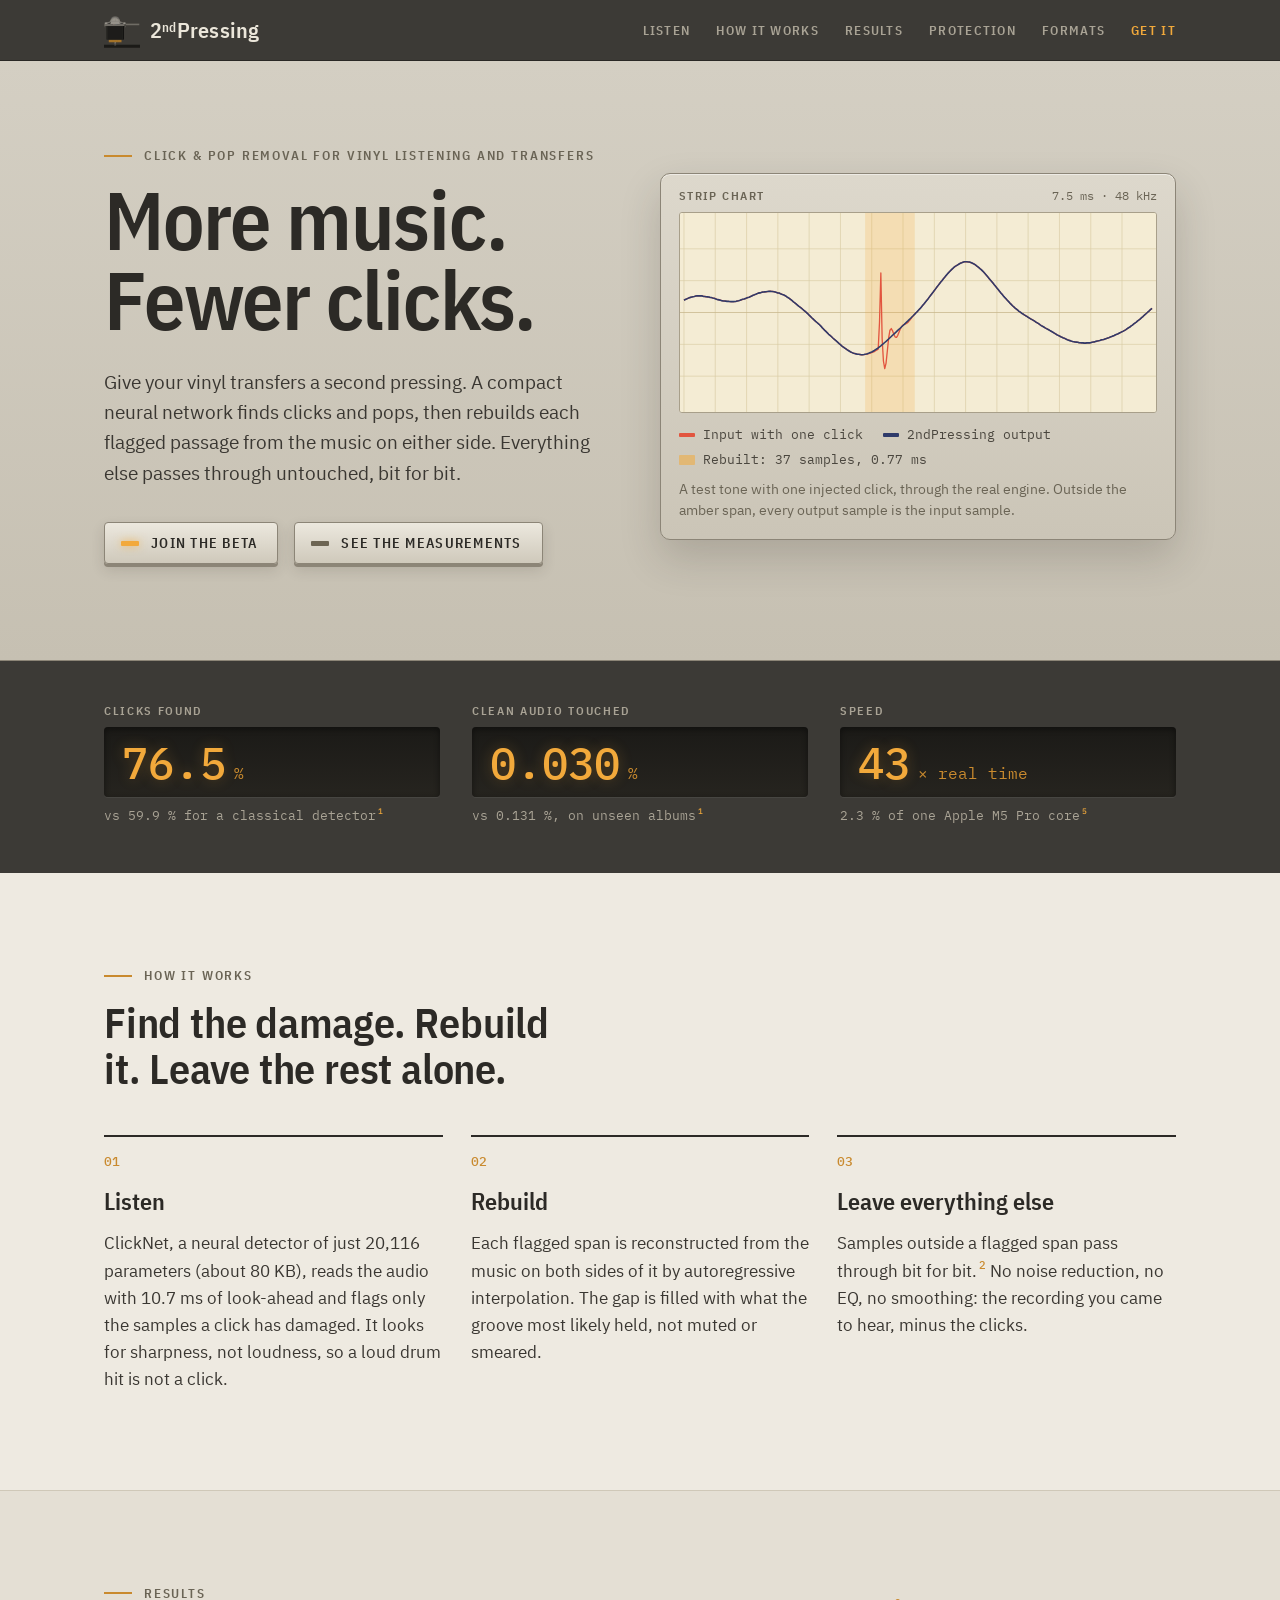
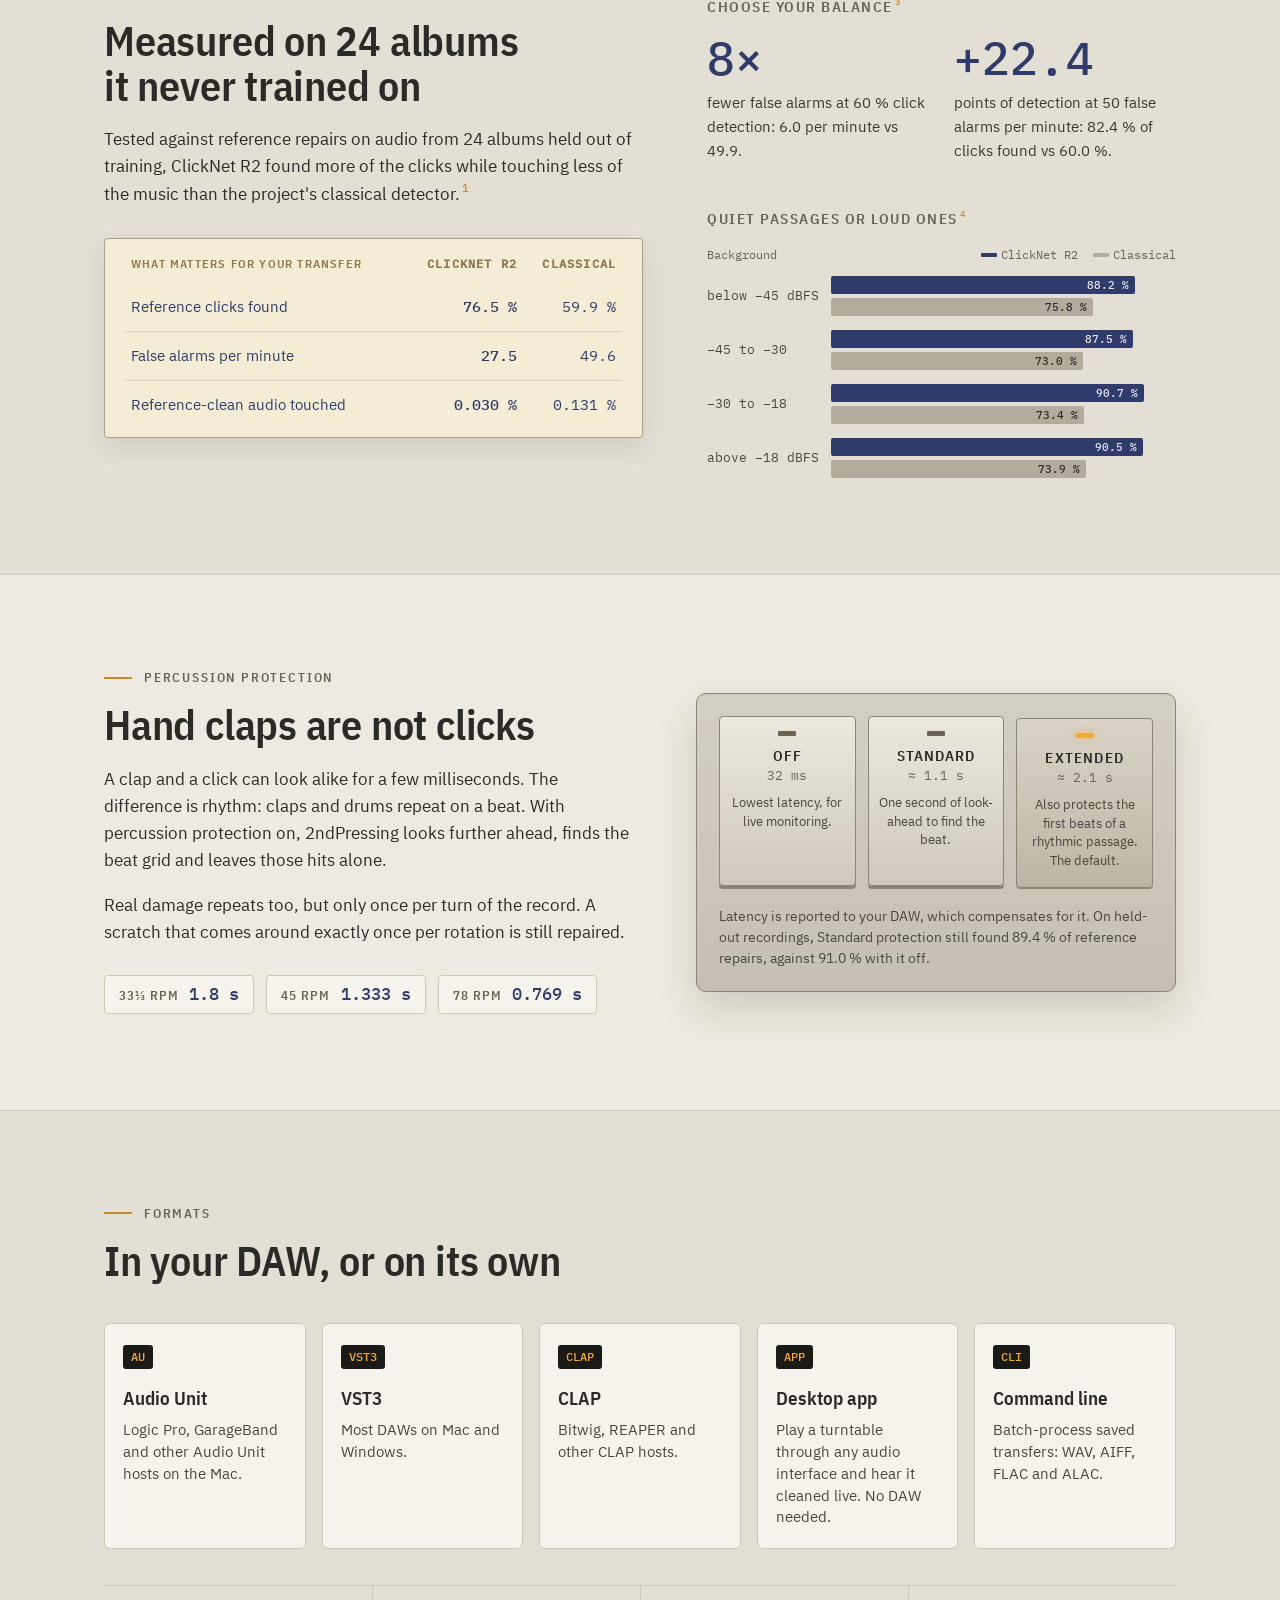
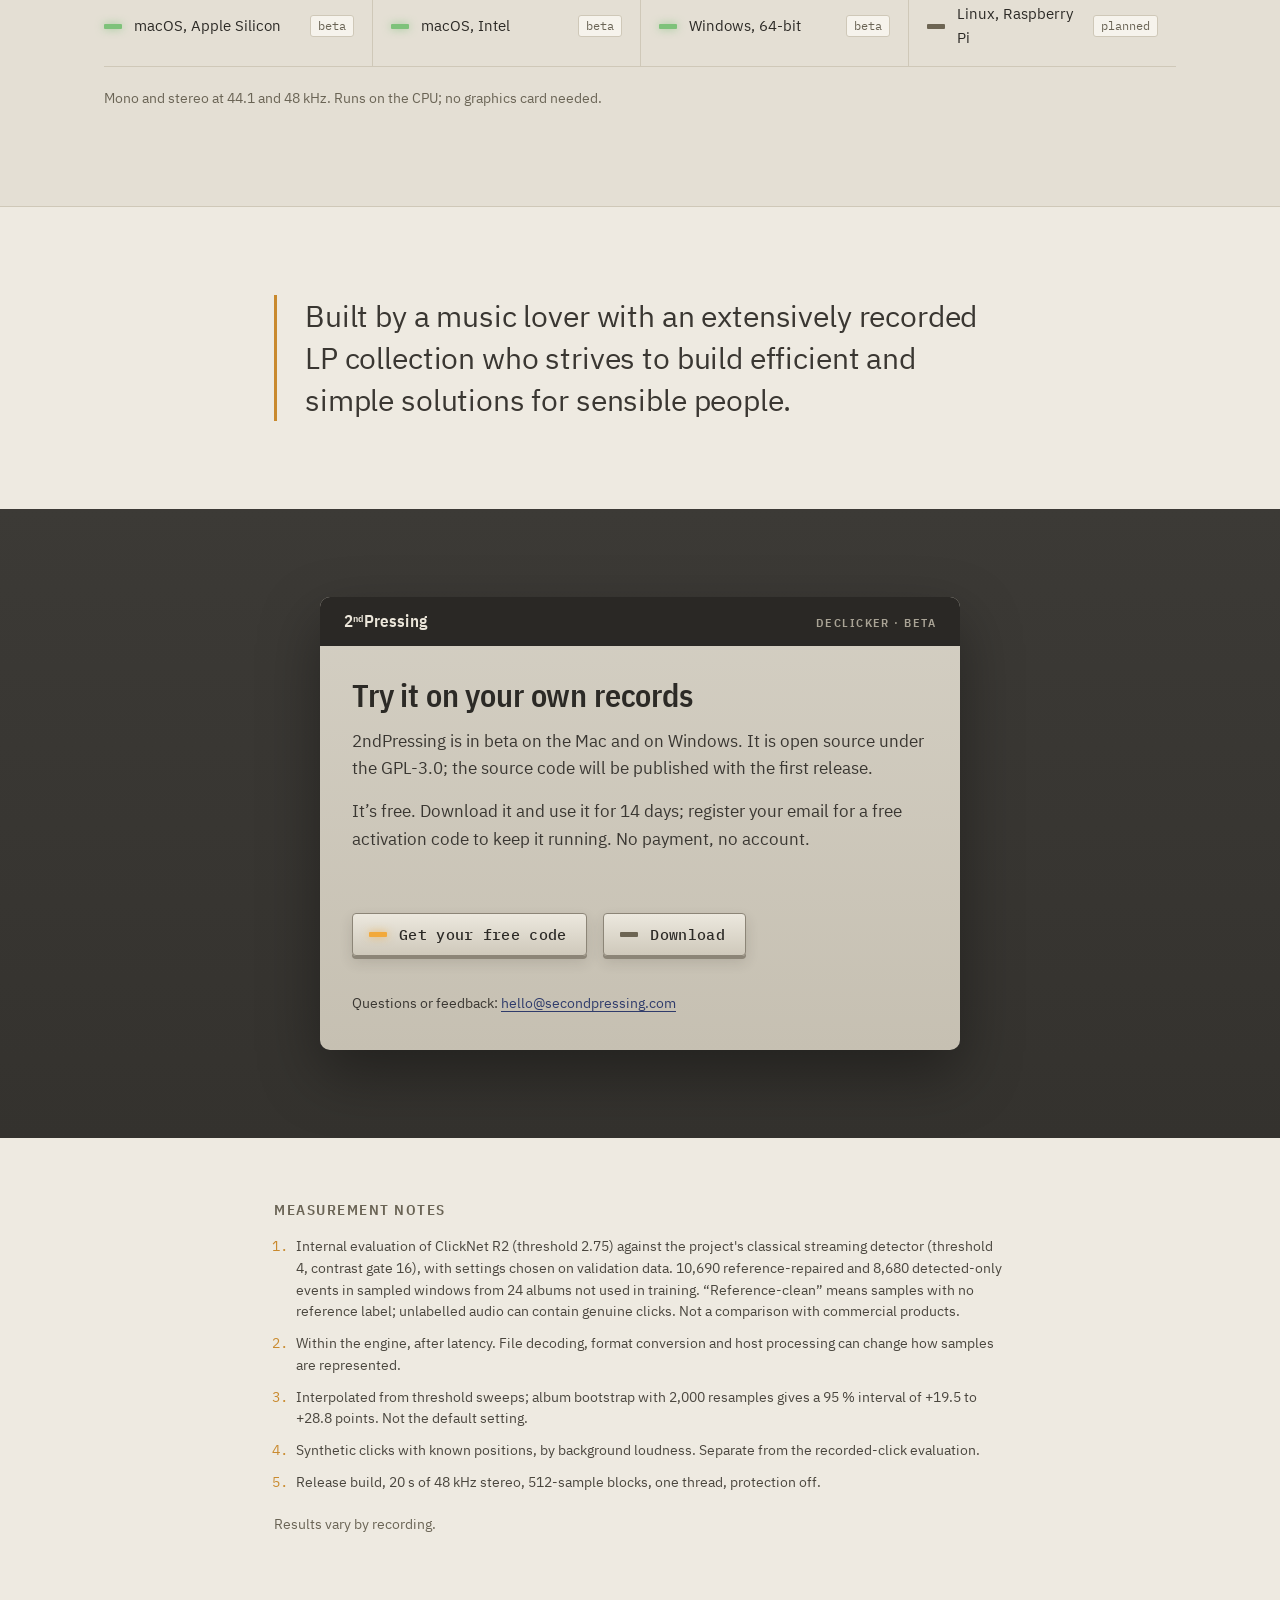
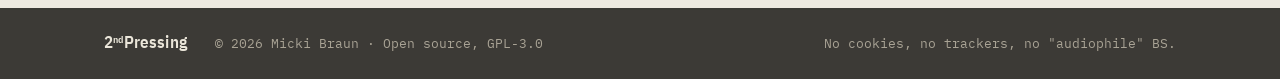
==== commit b0a5f379: "Release 0.2.0: free activation with a 14-day trial - macOS pkg (universal, Developer ID, notarized) " ====
--- a/website/public/index.html
+++ b/website/public/index.html
@@ -301,8 +301,12 @@
                         <div class="get-body">
                             <h2>Try it on your own records</h2>
                             <p>2ndPressing is in beta on the Mac and on Windows. It is open source under the GPL-3.0; the source code will be published with the first release.</p>
-                            <p>To join the beta, send an email and say which computer and audio interface you use.</p>
-                            <a class="key primary" href="mailto:hello@secondpressing.com?subject=2ndPressing%20beta"><span class="lamp" aria-hidden="true"></span>hello@secondpressing.com</a>
+                            <p>It’s free. Download it and use it for 14 days; register your email for a free activation code to keep it running. No payment, no account.</p>
+                            <div class="actions">
+                                <a class="key primary" href="/register/"><span class="lamp" aria-hidden="true"></span>Get your free code</a>
+                                <a class="key" href="/beta/"><span class="lamp" aria-hidden="true"></span>Download</a>
+                            </div>
+                            <p class="small">Questions or feedback: <a href="mailto:hello@secondpressing.com">hello@secondpressing.com</a></p>
                         </div>
                     </div>
                 </div>
